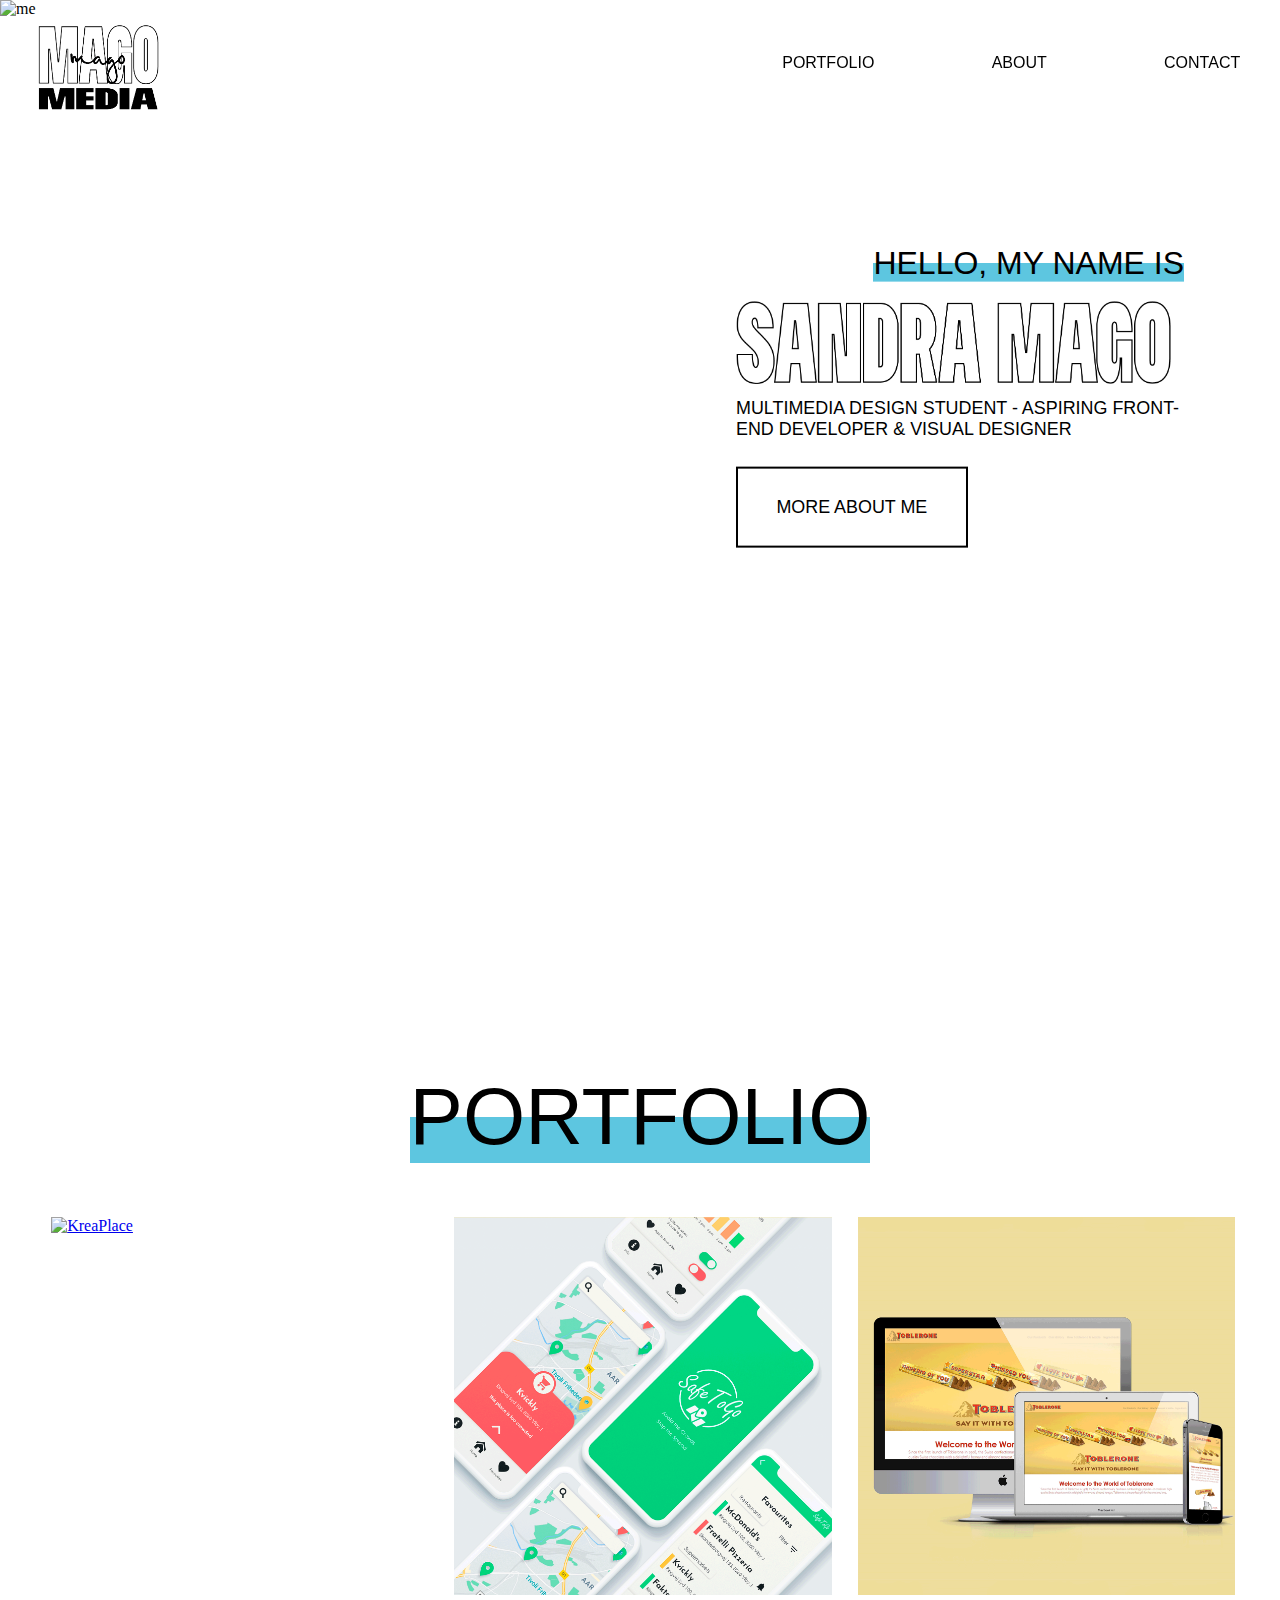
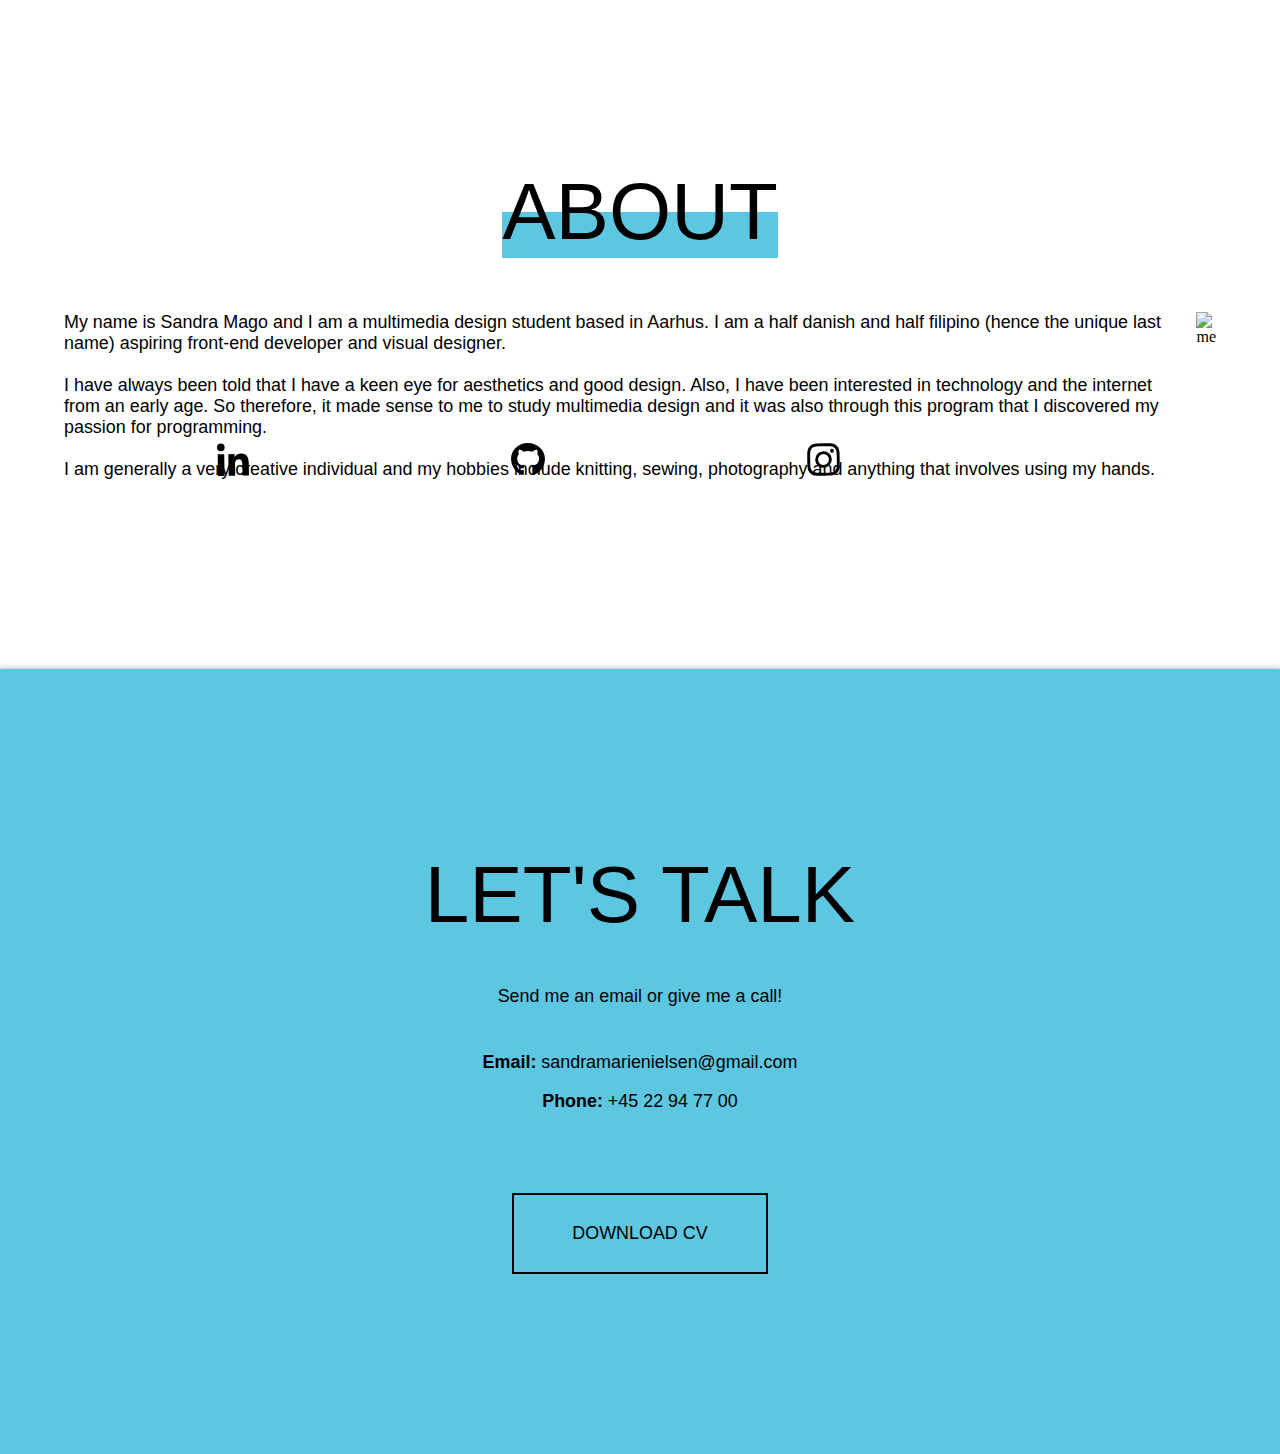
==== index.html @ ae7538de "Fonts" ====
<!DOCTYPE html>
<html lang="en">

<head>
    <meta charset="UTF-8">
    <meta name="viewport" content="width=device-width, initial-scale=1.0">
    <title>Multimedia Design Portfolio | MagoMedia</title>
    <link rel="stylesheet" href="css/main.css">
    <link rel="stylesheet" href="css/home.css">
</head>

<body>
    <!-- Navigation -->
    <header class="navigation_container" id="nav">
        <a href="#"><img src="media/logo.png" alt="logo" class="logo"></a>
        <nav class="navigation">
            <button class="menu" id="menu"><img src="media/menu.svg" alt="menu"></button>
            <ul class="nav-ul" id="nav-ul">
                <li><a href="#portfolio" class="nav_link">PORTFOLIO</a></li>
                <li><a href="#about" class="nav_link">ABOUT</a></li>
                <li><a href="#contact" class="nav_link">CONTACT</a></li>
            </ul>
        </nav>
    </header>
    <main>

        <!-- Banner section -->
        <section="main_container">
            <div class="banner">
                <img src="media/header.jpg" alt="me" class="header_img">
            </div>
            <div class="mobile_menu">
                <img src="media/header-extended.jpg" alt="me" class="mobile_img">
                <div class="intro_container">
                    <div class="underline_text">
                        <h3 class="intro_text">HELLO, MY NAME IS</h3>
                    </div>
                    <img src="media/name.png" alt="name" class="name">
                    <h4 class="intro_text1">MULTIMEDIA DESIGN STUDENT - ASPIRING FRONT-END DEVELOPER & VISUAL DESIGNER
                    </h4>
                    <button onclick="window.location.href='#about'" class="intro_button">MORE ABOUT ME</button>
                </div>
                </section>

                <!-- Portfolio section -->
                <section class="portfolio_container" id="portfolio">
                    <div class="text_underline">
                        <h1 class="page_headline">PORTFOLIO</h1>
                    </div>
                    <div class="portfolio_content">
                        <div class="content">
                            <a href="subpages/kreaplace.html"><img src="media/kreaplace-main.gif" class="content_img"
                                    alt="KreaPlace"></a>
                            <div class="overlay" onclick="window.location.href='subpages/kreaplace.html'">
                                <h3 class="subheadline">KreaPlace</h3>
                                <h4 class="body">Website & SoMe Marketing - 2nd Semester Exam Project</h4>
                            </div>
                        </div>
                        <div class="content">
                            <a href="subpages/safetogo.html"><img src="media/safetogo-main.jpg" class="content_img"
                                    alt="SafeToGo"></a>
                            <div class="overlay" onclick="window.location.href='subpages/safetogo.html'">
                                <h3 class="subheadline">SafeToGo</h3>
                                <h3 class="body">Web Application - 3rd Semester Exam Project</h4>
                            </div>
                        </div>
                        <div class="content">
                            <a href="subpages/toblerone.html"><img src="media/toblerone-main.gif" class="content_img"
                                    alt="Toblerone"></a>
                            <div class="overlay" onclick="window.location.href='subpages/toblerone.html'">
                                <h3 class="subheadline">Toblerone</h3>
                                <h4 class="body">Website Redesign - 1st Semester Exam Project</h4>
                            </div>
                        </div>
                    </div>
                </section>

                <!-- About section -->
                <section class="about_container" id="about">
                    <div class="text_underline">
                        <h1 class="page_headline">ABOUT</h1>
                    </div>
                    <section class="about_article">
                        <div class="text">
                            <p class="about_text">My name is Sandra Mago and I am a multimedia design student based in
                                Aarhus. I am a half danish and half filipino (hence the unique last name) aspiring
                                front-end developer and visual designer.<br><br> I have always been told that I have a
                                keen
                                eye
                                for
                                aesthetics and good design. Also, I have been interested in technology and the internet
                                from
                                an early age. So therefore, it made sense to me to study multimedia design and it was
                                also
                                through this program that I discovered my passion for programming. <br><br>I am
                                generally a
                                very
                                creative individual and my hobbies include
                                knitting, sewing, photography and anything that involves using my hands.</p>
                            <div class="some_container">
                                <a href="https://www.linkedin.com/in/sandramago/"><img src="media/linkedin.svg"
                                        alt="LinkedIn" class="some_icon"></a>
                                <a href="https://github.com/sandranielsen"><img src="media/github.svg" alt="GitHub"
                                        class="some_icon"></a>
                                <a href="https://www.instagram.com/sandra.nielsen/"><img src="media/insta.svg"
                                        alt="Instagram" class="some_icon"></a>
                            </div>
                        </div>
                        <div>
                            <img src="media/about.jpg" alt="me" class="about_img">
                        </div>
                    </section>
                </section>
                <!-- Contact section-->
                <section class="contact_container" id="contact">
                    <h1 class="page_headline">LET'S TALK</h1>
                    <p class="contact_text">Send me an email or give me a call!</p><br>
                    <p class="contact_info">Email: <a class="contact_link"
                            href="mailto: sandramarienielsen@gmail.com">sandramarienielsen@gmail.com</a></p>
                    <p class="contact_info">Phone: <a class="contact_link" href=" tel:+45 22 94 77 00">+45 22 94 77
                            00</a>
                    </p>
                    <button onclick="window.location.href='(add cv)'" class="contact_button">DOWNLOAD CV</button>
                </section>
    </main>
    <script src="js/main.js"></script>
</body>

</html>
---- css/main.css ----
*,
*:after,
*:before {
    margin: 0;
    padding: 0;
    box-sizing: border-box;
    font-family: "sans-serif";
}

@font-face {
    font-family: Soulcraft;
    src: url(Soulcraft.ttf);
}

@font-face {
    font-family: Montserrat;
    src: url(Montserrat-Regular.tff);
    font-weight: 400;
}

@font-face {
    font-family: Montserrat;
    src: url(Montserrat-Bold.tff);
    font-weight: 700;
}

@font-face {
    font-family: Montserrat;
    src: url(Montserrat-ExtraBold.tff);
    font-weight: 800;
}

@font-face {
    font-family: Montserrat;
    src: url(Montserrat-Light.tff);
    font-weight: 300;
}

@font-face {
    font-family: Montserrat;
    src: url(Montserrat-Thin.tff);
    font-weight: 100;
}

body {
    overflow-x: hidden;
}

.navigation_container {
    height: 10%;
    width: 100%;
    position: fixed;
    z-index: 5;
    transition: 0.5s;
}

ul {
    display: none;
}

nav li {
    list-style: none;
}

.logo {
    height: 10vh;
    margin: auto 2vw;
}

.navigation {
    float: right;
    width: 15%;
    margin: 3vh 3vw;
}

.nav-ul.show {
    display: flex;
    flex-direction: column;
    flex-wrap: wrap;
    align-content: center;
    background-color: white;
    padding: 20vh 50vw 10vh;
    margin: -10vh 0 0 -82vw;
}

.nav-ul {
    width: 100%;
}

li {
    margin: 3vh;
}

.nav_link {
    text-decoration: none;
    font-family: 'Montserrat', sans-serif;
    font-weight: 400;
    font-size: 2em;
    color: black;
    position: relative;
    z-index: 1000;
}

.menu {
    background-color: transparent;
    border: 0;
    color: black;
    font-size: 2em;
    cursor: pointer;
    margin: auto 2vw;
}

/* Tablet */
@media only screen and (min-width: 600px) {}

/* Desktop */
@media only screen and (min-width: 768px) {

    html {
        scroll-behavior: smooth;
    }

    /* Navigation */
    .navigation_container {
        height: 16vh;
        width: 100%;
        position: fixed;
        z-index: 5;
        transition: 0.5s;
        display: block;
    }

    .menu {
        display: none;
    }

    .logo {
        height: 16vh;
        margin: 0 2vw;
    }

    .navigation {
        float: right;
        width: 40%;
    }

    .nav-ul {
        margin: auto 2vw;
    }

    nav li {
        list-style: none;
    }

    ul {
        display: flex;
        justify-content: space-between;
        flex-direction: row;
    }

    .nav_link {
        text-decoration: none;
        font-family: 'Montserrat', sans-serif;
        font-weight: 400;
        color: black;
        position: relative;
        z-index: 1000;
        font-size: 1.25vw;
        height: 1.5vw;
    }


    .nav_link::after {
        content: ' ';
        position: absolute;
        top: -0.75vw;
        transform: translateY(50%);
        width: 0;
        left: 0;
        height: 1.5vw;
        background: linear-gradient(to bottom, transparent 50%, #5DC6E0 50%);
        transition: width 0.25s ease-in-out;
        z-index: -1;
        font-size: 1.25vw;
    }

    .nav_link:hover::after {
        width: 100%;
    }

    .active {
        text-decoration: none;
        font-family: 'Montserrat', sans-serif;
        color: black;
        background: linear-gradient(to bottom, transparent 50%, #5DC6E0 50%);
        display: inline-block;
        font-size: 1.25vw;
    }

    .navigation .icon {
        display: none;
    }
}
---- css/home.css ----
*,
*:after,
*:before {
    margin: 0;
    padding: 0;
    box-sizing: border-box;
    font-family: "sans-serif";
}

/* Mobile */

body {
    overflow-x: hidden;
}

/* Header section */

.header_img {
    display: none;
}

.mobile_img {
    width: 100%;
}

.main_container {
    width: auto;
}

.intro_container {
    position: absolute;
    z-index: 2;
    width: 80%;
    top: 24%;
    left: 50%;
    transform: translate(-50%, -50%);
}

.intro_text {
    font-family: 'Montserrat', sans-serif;
    font-size: 1.25em;
    font-weight: 400;
    background: linear-gradient(to bottom, transparent 50%, #5DC6E0 50%);
    margin: 1vh 0;
    display: inline-block;
}

.underline_text {
    float: right;
}

.name {
    width: 100%;
}

.intro_text1 {
    font-family: 'Montserrat', sans-serif;
    font-size: 1em;
    font-weight: 200;
}

.intro_button {
    border: 2px solid black;
    padding: 1vh 3vw;
    text-align: center;
    height: 6vh;
    font-family: 'Montserrat', sans-serif;
    font-size: 1em;
    font-weight: 200;
    background-color: transparent;
    margin: 3vh 0;
    float: right;
}

/* Portfolio section */

.portfolio_container {
    padding: 5vh 5vw 0;
    width: 100%;
}

.page_headline {
    font-size: 3em;
    font-family: 'Soulcraft', sans-serif;
    font-weight: 500;
    margin: 0 0 3vh;
    background: linear-gradient(to bottom, transparent 50%, #5DC6E0 50%);
    display: inline-block;
}

.text_underline {
    display: flex;
    justify-content: center;
}

.content_img {
    width: 100%;
    margin: 1vh 0;
}

.subheadline {
    display: none;
}

.body {
    display: none;
}

/* About section */
.about_container {
    padding: 5vh 5vw 7vh;
    width: 100%;
}

.about_text {
    font-family: 'Montserrat', sans-serif;
    font-size: 1em;
    font-weight: 100;
}

.about_img {
    width: 100%;
    margin: 2vh 0;
}


.some_container {
    display: flex;
    justify-content: space-around;
    width: 35%;
    margin: 4vw;
}

.some_icon {
    width: 75%;
}

/* Contact section */
.contact_container {
    background-color: #5DC6E0;
    padding: 5vh 5vw;
    margin: 5vh 0 0;
    display: flex;
    flex-direction: column;
    text-align: center;
    box-shadow: 0 8px 10px 3px black;
}

.contact_text {
    font-family: 'Montserrat', sans-serif;
    font-size: 1em;
    font-weight: 100;
}

.contact_info {
    font-family: 'Montserrat', sans-serif;
    font-size: 1em;
    font-weight: 600;
    margin: 1vh 0;
}

.contact_link {
    font-family: 'Montserrat', sans-serif;
    font-size: 1em;
    font-weight: 100;
    margin: 1vh 0;
    color: black;
    text-decoration: none;
}

.contact_button {
    border: 2px solid black;
    padding: 1vh 3vw;
    display: inline-block;
    text-align: center;
    height: 6vh;
    font-family: 'Montserrat', sans-serif;
    font-size: 1em;
    font-weight: 200;
    background-color: transparent;
    margin: 5vh 0 0;
    align-self: center;
}

/* Tablet */
@media only screen and (min-width: 600px) {}

/* Desktop */
@media only screen and (min-width: 768px) {

    /* Header section */
    .header_img {
        display: block;
        width: 100%;
        height: 100vh;
        object-fit: cover;
    }

    .banner {
        display: flex;
        justify-content: center;
        margin-bottom: 3vh;
    }

    .mobile_img {
        display: none;
    }

    .intro_container {
        width: 35%;
        top: 45%;
        left: 75%;
        transform: translate(-50%, -50%);
    }

    .intro_text {
        font-weight: 400;
        font-size: 2.5vw;
    }

    .intro_text1 {
        font-family: 'Montserrat', sans-serif;
        font-weight: 200;
        font-size: 1.4vw;
    }

    .name {
        width: 34vw;
        margin: 1vh 0;
    }

    .intro_button {
        height: 9vh;
        float: left;
        font-size: 1.4vw;
        cursor: pointer;
    }

    .intro_button:hover {
        color: white;
        border: 2px solid black;
        background-color: black;
        transition: 0.5s;
    }

    /* Portfolio section */
    .portfolio_container {
        padding: 16vh 0 0;
    }

    .portfolio_content {
        display: flex;
        flex-wrap: wrap;
    }

    .content {
        height: 29.5%;
        width: 29.5%;
        margin: 0 1vw;
        position: relative;
        justify-content: center;
    }

    .content_img {
        width: 100%;
        height: auto;
        margin: 3vh 3vw;
        display: block;
    }

    .page_headline {
        font-size: 6.25vw;
    }

    .overlay {
        position: absolute;
        top: 0;
        bottom: 0;
        left: 0;
        right: 0;
        width: 100%;
        height: auto;
        transition: 0.5s;
        background-color: #5DC6E0;
        opacity: 0;
        margin: 3vh 3vw;
        padding: 0 5vw;
        display: flex;
        flex-direction: column;
        justify-content: center;
        text-align: center;
        cursor: pointer;
    }

    .content:hover .overlay {
        opacity: 0.8;
    }

    .subheadline {
        color: white;
        font-family: 'Montserrat', sans-serif;
        font-weight: 500;
        display: block;
        font-size: 2.5vw;
    }

    .body {
        color: white;
        font-family: 'Montserrat', sans-serif;
        font-weight: 400;
        display: block;
        font-size: 1.4vw;
    }

    /* About section */
    .about_container {
        padding: 16vh 5vw;
        width: 100%;
    }

    .about_article {
        display: flex;
        margin: 3vh 0 0;
    }

    .about_img {
        width: 100%;
        height: 100%;
        object-fit: cover;
        margin: 0 0 0 2vw;
    }

    .about_text {
        font-size: 1.4vw;
    }

    .text {
        position: relative;
    }

    .some_container {
        display: flex;
        justify-content: space-around;
        width: 80%;
        margin: 4vh 2vw auto;
        position: absolute;
        bottom: 0;
    }

    .some_icon {
        width: 80%;
    }

    /* Contact section */
    .contact_container {
        background-color: #5DC6E0;
        padding: 20vh 5vw;
        margin: 5vh 0 0;
        display: flex;
        flex-direction: column;
        text-align: center;
        height: 100%;
        box-shadow: 0 8px 10px 3px black;
    }

    .contact_text {
        margin: 2vh 0;
        font-size: 1.4vw;
    }

    .contact_button {
        padding: 2vh 1vw;
        width: 20vw;
        height: 9vh;
        margin: 8vh 0 0;
        cursor: pointer;
        font-size: 1.4vw;
    }

    .contact_info {
        font-size: 1.4vw;
    }

    .contact_link {
        font-size: 1.4vw;
    }

    .contact_button:hover {
        color: white;
        background: black;
        border: 2px solid black;
        transition: 0.5s;
    }
}
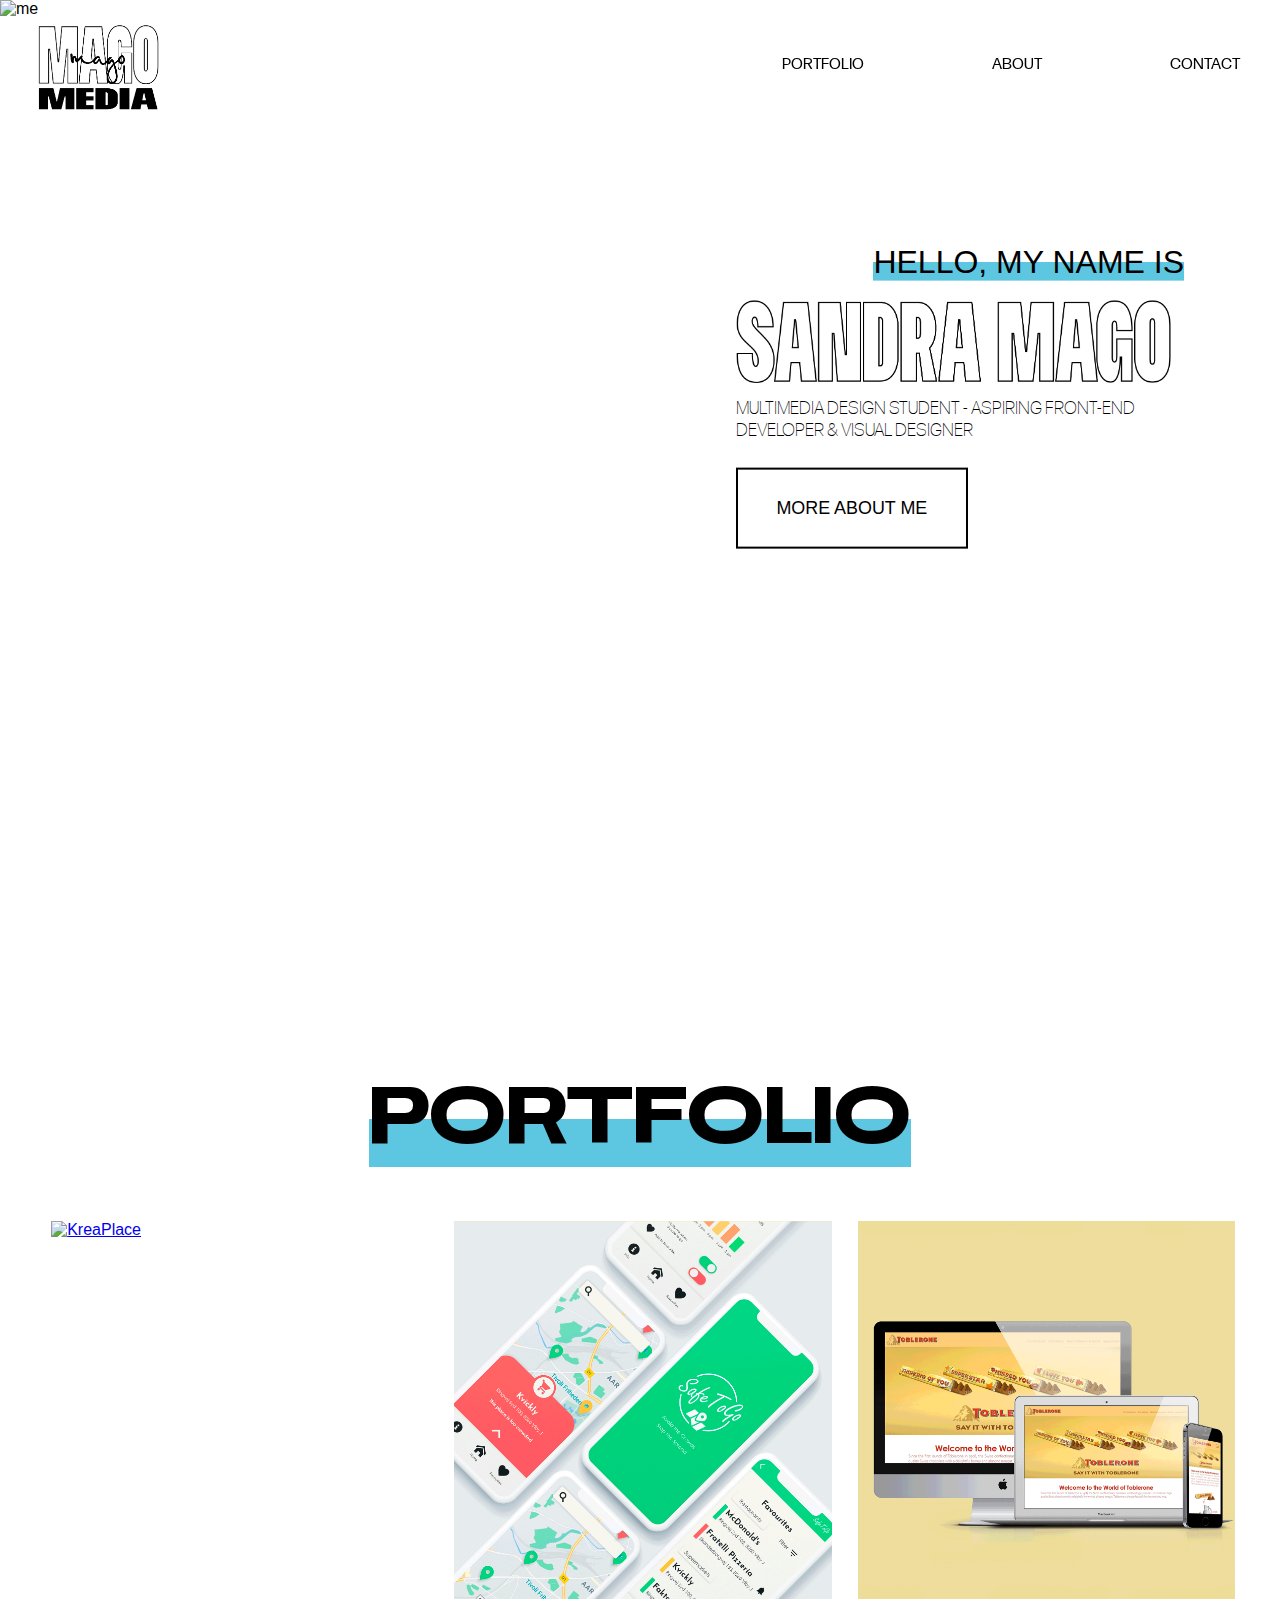
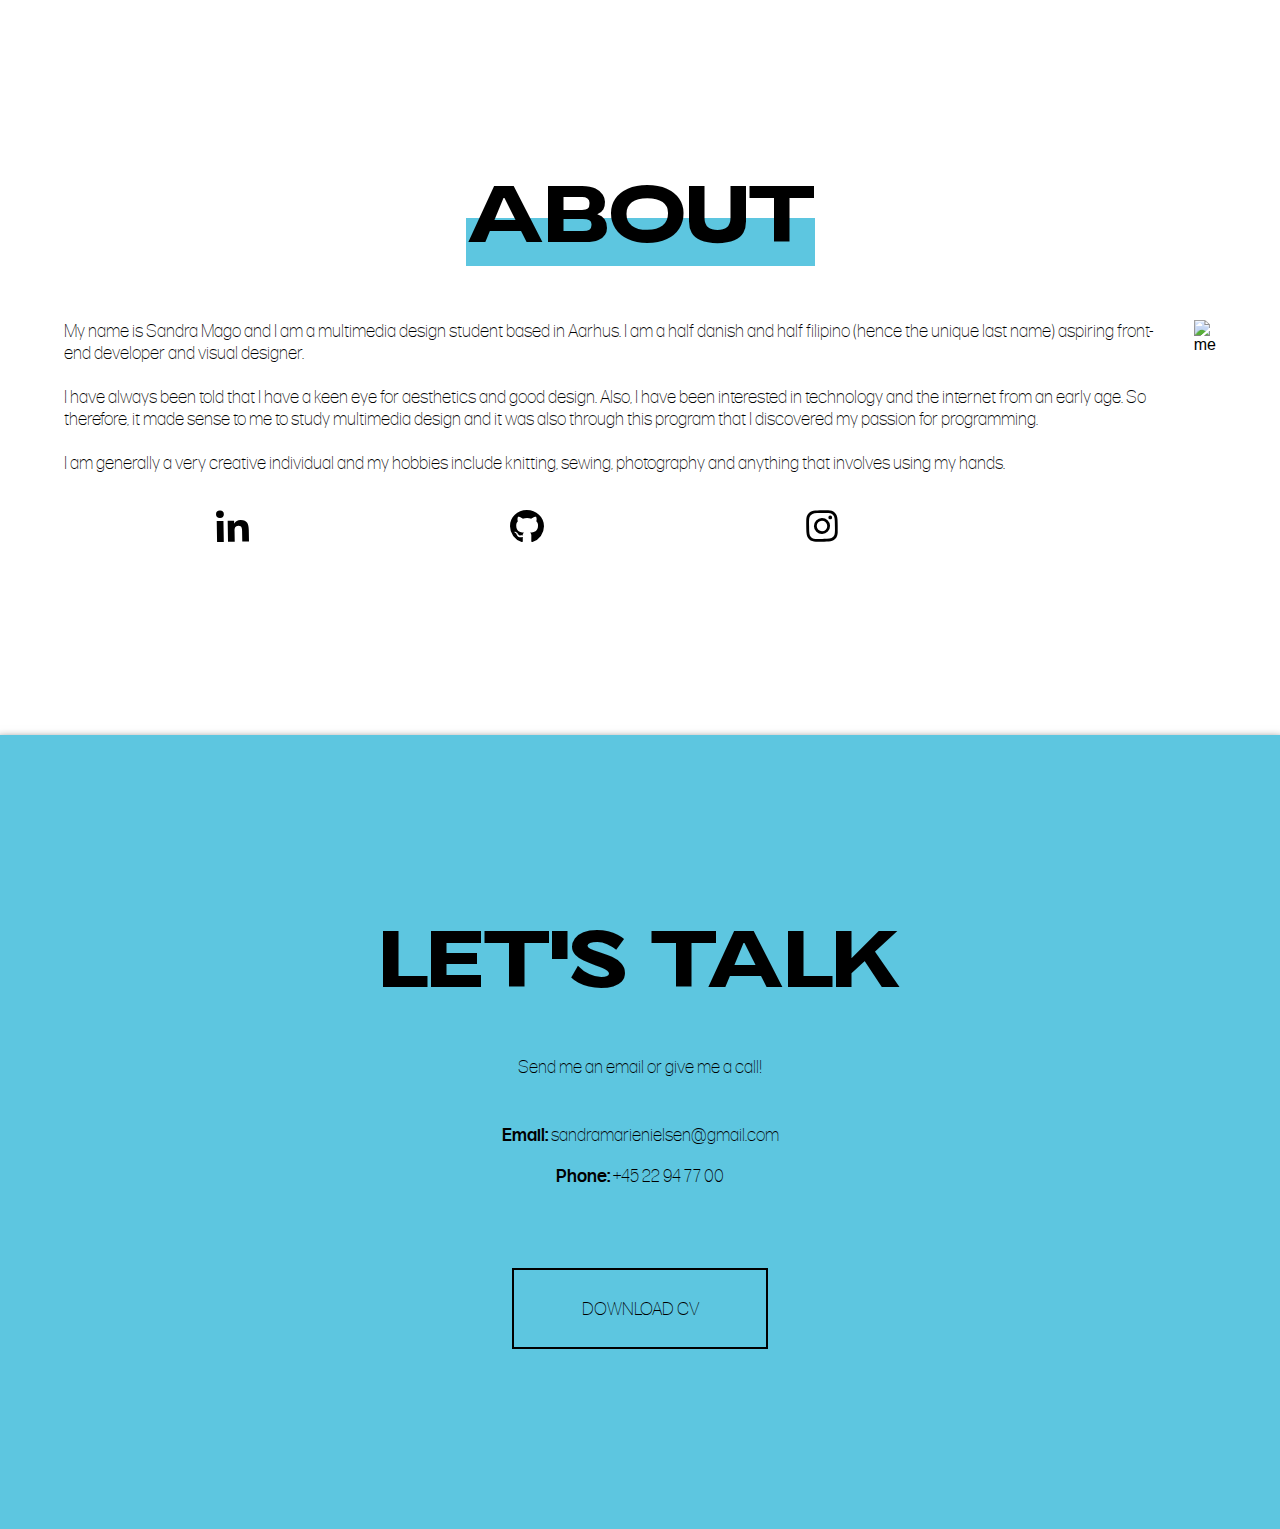
==== commit 0ecebe87: "fix n fonts" ====
--- a/index.html
+++ b/index.html
@@ -5,6 +5,8 @@
     <meta charset="UTF-8">
     <meta name="viewport" content="width=device-width, initial-scale=1.0">
     <title>Multimedia Design Portfolio | MagoMedia</title>
+    <link rel="icon" type="image/png" href="media/logo-small.png">
+    <!--work in process-->
     <link rel="stylesheet" href="css/main.css">
     <link rel="stylesheet" href="css/home.css">
 </head>
@@ -111,6 +113,7 @@
                         </div>
                     </section>
                 </section>
+
                 <!-- Contact section-->
                 <section class="contact_container" id="contact">
                     <h1 class="page_headline">LET'S TALK</h1>
--- a/css/main.css
+++ b/css/main.css
@@ -4,42 +4,54 @@
     margin: 0;
     padding: 0;
     box-sizing: border-box;
-    font-family: "sans-serif";
-}
-
-@font-face {
-    font-family: Soulcraft;
-    src: url(Soulcraft.ttf);
-}
-
-@font-face {
-    font-family: Montserrat;
-    src: url(Montserrat-Regular.tff);
-    font-weight: 400;
-}
-
-@font-face {
-    font-family: Montserrat;
-    src: url(Montserrat-Bold.tff);
+    font-family: "Montserrat", sans-serif;
+}
+
+@font-face {
+    font-family: "Soulcraft";
+    src: url("../fonts/Soulcraft.ttf") format("truetype");
+    font-weight: 500;
+    font-style: normal;
+}
+
+@font-face {
+    font-family: "Forma DJR Text";
+    src: url("../fonts/formadjrtext-bold-edu-webfont.woff") format("woff"),
+        url("../fonts/formadjrtext-bold-edu-webfont.woff2") format("woff2");
     font-weight: 700;
-}
-
-@font-face {
-    font-family: Montserrat;
-    src: url(Montserrat-ExtraBold.tff);
-    font-weight: 800;
-}
-
-@font-face {
-    font-family: Montserrat;
-    src: url(Montserrat-Light.tff);
+    font-style: normal;
+}
+
+@font-face {
+    font-family: "Forma DJR Text";
+    src: url("../fonts/formadjrtext-medium-edu-webfont.woff") format("woff"),
+        url("../fonts/formadjrtext-medium-edu-webfont.woff2") format("woff2");
+    font-weight: 600;
+    font-style: normal;
+}
+
+@font-face {
+    font-family: "Forma DJR Text";
+    src: url("../fonts/formadjrtext-regular-edu-webfont.woff") format("woff"),
+        url("../fonts/formadjrtext-regular-edu-webfont.woff2") format("woff2");
+    font-weight: 500;
+    font-style: normal;
+}
+
+@font-face {
+    font-family: "Forma DJR Text";
+    src: url("../fonts/formadjrtext-light-edu-webfont.woff") format("woff"),
+        url("../fonts/formadjrtext-light-edu-webfont.woff2") format("woff2");
     font-weight: 300;
-}
-
-@font-face {
-    font-family: Montserrat;
-    src: url(Montserrat-Thin.tff);
-    font-weight: 100;
+    font-style: normal;
+}
+
+@font-face {
+    font-family: "Forma DJR Text";
+    src: url("../fonts/formadjrtext-extralight-edu-webfont.woff") format("woff"),
+        url("../fonts/formadjrtext-extralight-edu-webfont.woff2") format("woff2");
+    font-weight: 200;
+    font-style: normal;
 }
 
 body {
@@ -93,10 +105,23 @@
 
 .nav_link {
     text-decoration: none;
-    font-family: 'Montserrat', sans-serif;
-    font-weight: 400;
+    font-family: 'Forma DJR Text',
+        sans-serif;
+    font-weight: 500;
     font-size: 2em;
     color: black;
+    position: relative;
+    z-index: 1000;
+}
+
+.active {
+    text-decoration: none;
+    font-family: 'Forma DJR Text',
+        sans-serif;
+    font-weight: 500;
+    font-size: 2em;
+    color: black;
+    background: linear-gradient(to bottom, transparent 50%, #5DC6E0 50%);
     position: relative;
     z-index: 1000;
 }
@@ -160,7 +185,8 @@
 
     .nav_link {
         text-decoration: none;
-        font-family: 'Montserrat', sans-serif;
+        font-family: 'Forma DJR Text',
+            sans-serif;
         font-weight: 400;
         color: black;
         position: relative;
@@ -190,7 +216,8 @@
 
     .active {
         text-decoration: none;
-        font-family: 'Montserrat', sans-serif;
+        font-family: 'Forma DJR Text',
+            sans-serif;
         color: black;
         background: linear-gradient(to bottom, transparent 50%, #5DC6E0 50%);
         display: inline-block;
--- a/css/home.css
+++ b/css/home.css
@@ -4,7 +4,7 @@
     margin: 0;
     padding: 0;
     box-sizing: border-box;
-    font-family: "sans-serif";
+    font-family: "Montserrat", sans-serif;
 }
 
 /* Mobile */
@@ -66,7 +66,7 @@
     height: 6vh;
     font-family: 'Montserrat', sans-serif;
     font-size: 1em;
-    font-weight: 200;
+    font-weight: 100;
     background-color: transparent;
     margin: 3vh 0;
     float: right;
@@ -113,7 +113,7 @@
 }
 
 .about_text {
-    font-family: 'Montserrat', sans-serif;
+    font-family: 'Forma DJR Text', sans-serif;
     font-size: 1em;
     font-weight: 100;
 }
@@ -147,20 +147,22 @@
 }
 
 .contact_text {
-    font-family: 'Montserrat', sans-serif;
+    font-family: 'Forma DJR Text', sans-serif;
     font-size: 1em;
     font-weight: 100;
 }
 
 .contact_info {
-    font-family: 'Montserrat', sans-serif;
+    font-family: 'Forma DJR Text',
+        sans-serif;
     font-size: 1em;
     font-weight: 600;
     margin: 1vh 0;
 }
 
 .contact_link {
-    font-family: 'Montserrat', sans-serif;
+    font-family: 'Forma DJR Text',
+        sans-serif;
     font-size: 1em;
     font-weight: 100;
     margin: 1vh 0;
@@ -174,7 +176,8 @@
     display: inline-block;
     text-align: center;
     height: 6vh;
-    font-family: 'Montserrat', sans-serif;
+    font-family: 'Forma DJR Text',
+        sans-serif;
     font-size: 1em;
     font-weight: 200;
     background-color: transparent;
@@ -214,12 +217,13 @@
     }
 
     .intro_text {
-        font-weight: 400;
+        font-weight: 500;
         font-size: 2.5vw;
     }
 
     .intro_text1 {
-        font-family: 'Montserrat', sans-serif;
+        font-family: 'Forma DJR Text',
+            sans-serif;
         font-weight: 200;
         font-size: 1.4vw;
     }
@@ -298,7 +302,8 @@
 
     .subheadline {
         color: white;
-        font-family: 'Montserrat', sans-serif;
+        font-family: 'Forma DJR Text',
+            sans-serif;
         font-weight: 500;
         display: block;
         font-size: 2.5vw;
@@ -306,7 +311,8 @@
 
     .body {
         color: white;
-        font-family: 'Montserrat', sans-serif;
+        font-family: 'Forma DJR Text',
+            sans-serif;
         font-weight: 400;
         display: block;
         font-size: 1.4vw;
@@ -332,6 +338,7 @@
 
     .about_text {
         font-size: 1.4vw;
+        margin-bottom: 1vh;
     }
 
     .text {
@@ -343,7 +350,6 @@
         justify-content: space-around;
         width: 80%;
         margin: 4vh 2vw auto;
-        position: absolute;
         bottom: 0;
     }
 
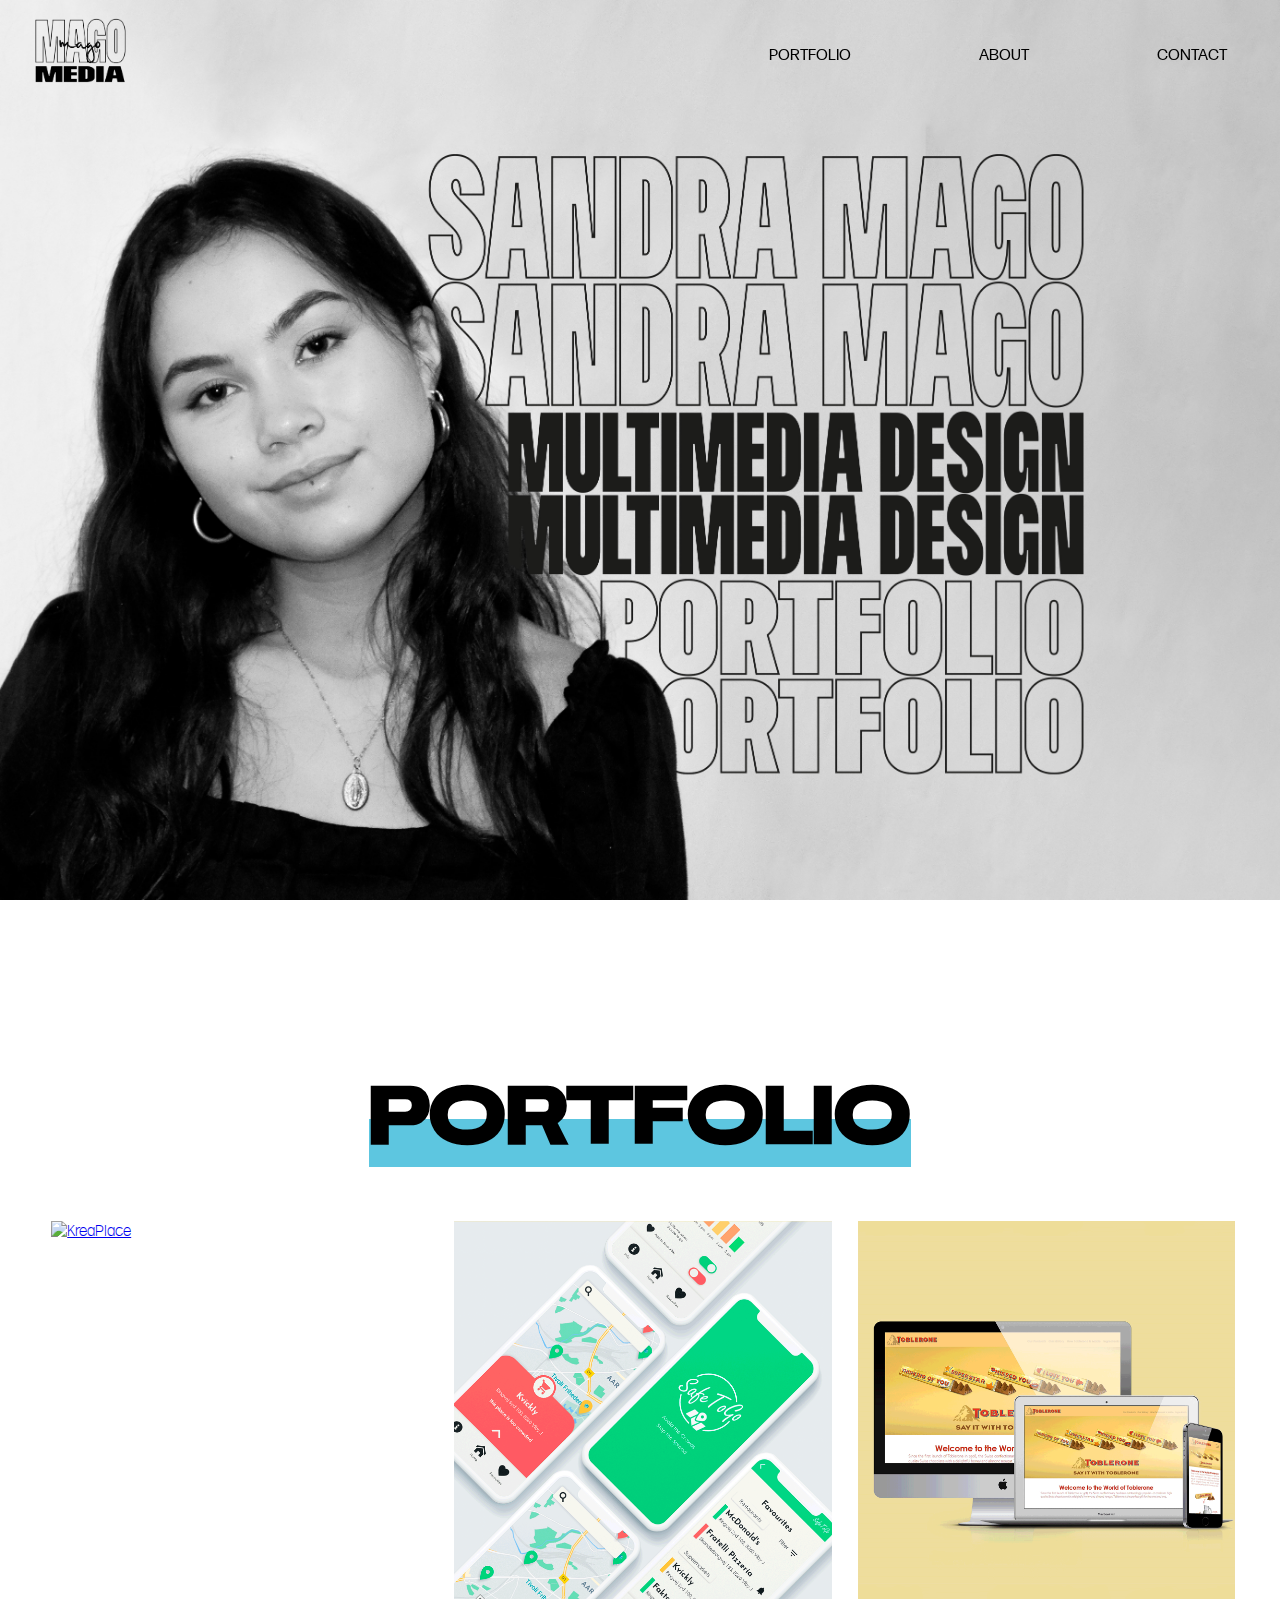
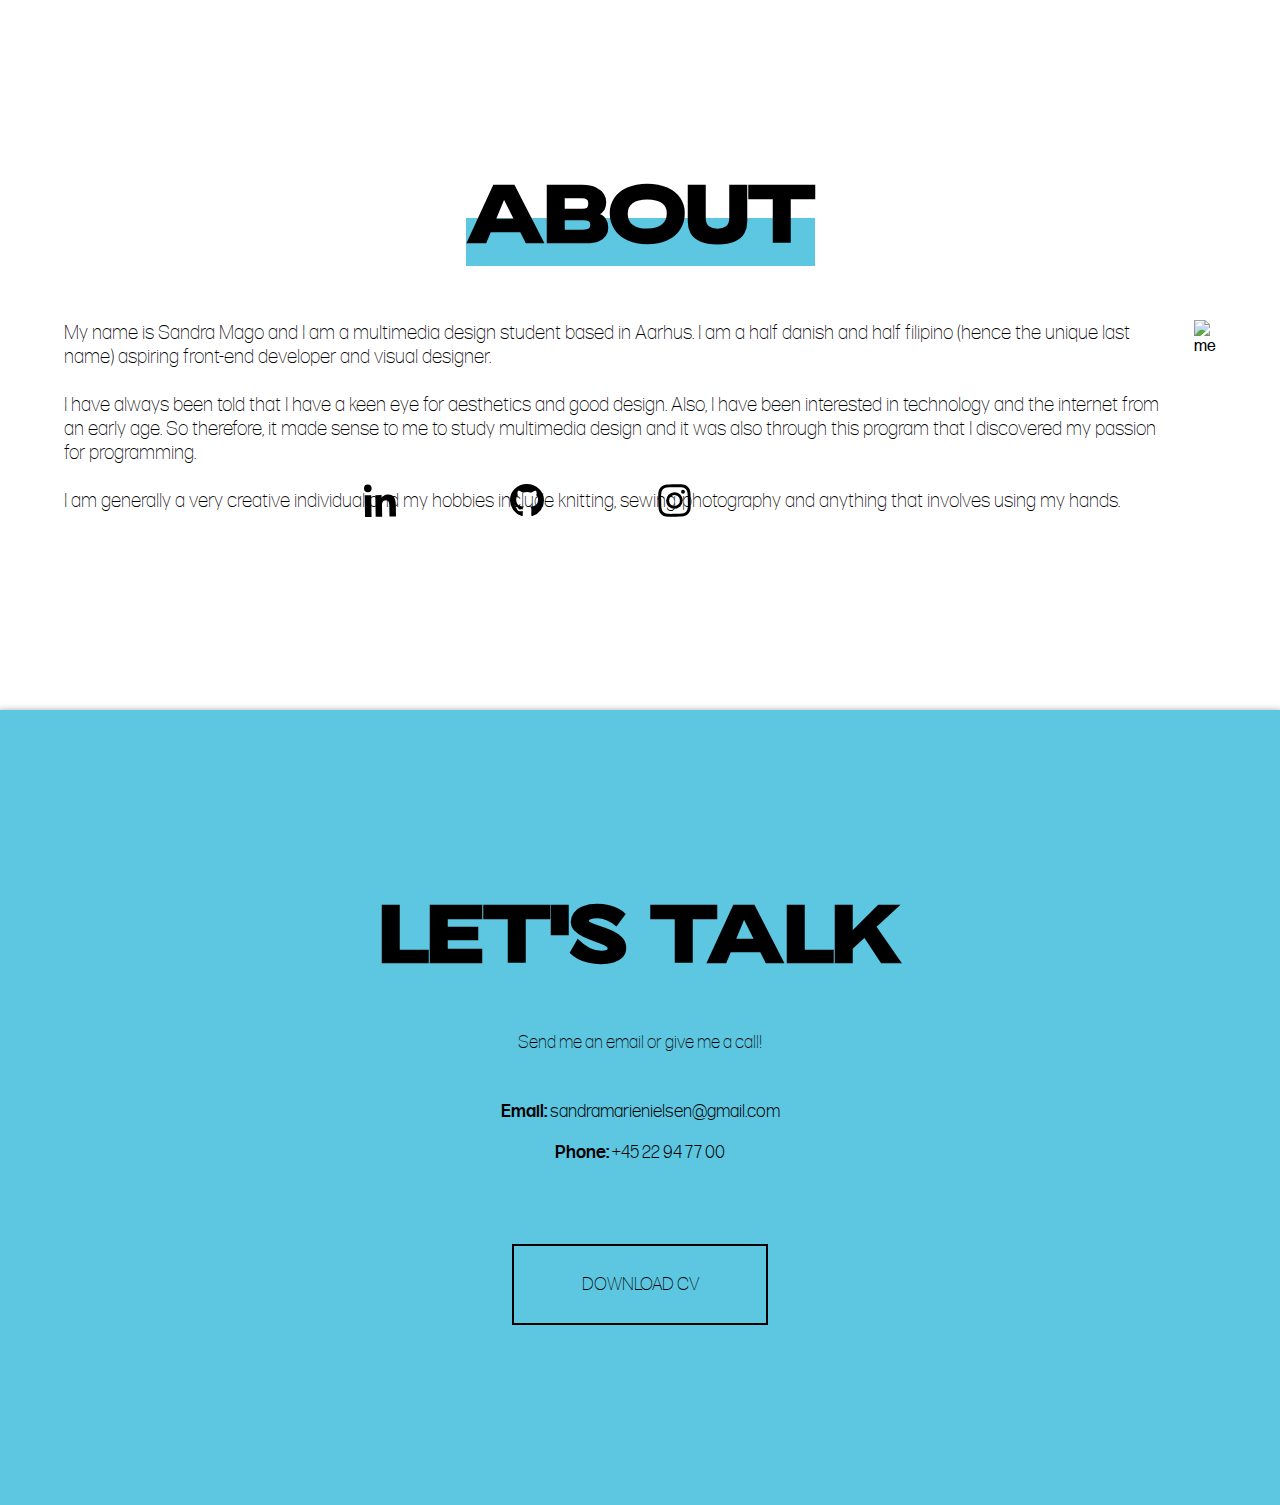
==== commit 207fd95d: "adjustments" ====
--- a/index.html
+++ b/index.html
@@ -16,7 +16,7 @@
     <header class="navigation_container" id="nav">
         <a href="#"><img src="media/logo.png" alt="logo" class="logo"></a>
         <nav class="navigation">
-            <button class="menu" id="menu"><img src="media/menu.svg" alt="menu"></button>
+            <button class="menu" id="menu"><img src="media/menu.png" alt="menu" class="menu_img"></button>
             <ul class="nav-ul" id="nav-ul">
                 <li><a href="#portfolio" class="nav_link">PORTFOLIO</a></li>
                 <li><a href="#about" class="nav_link">ABOUT</a></li>
@@ -29,19 +29,10 @@
         <!-- Banner section -->
         <section="main_container">
             <div class="banner">
-                <img src="media/header.jpg" alt="me" class="header_img">
+                <img src="media/header-desktop.jpg" alt="me" class="header_img">
             </div>
             <div class="mobile_menu">
-                <img src="media/header-extended.jpg" alt="me" class="mobile_img">
-                <div class="intro_container">
-                    <div class="underline_text">
-                        <h3 class="intro_text">HELLO, MY NAME IS</h3>
-                    </div>
-                    <img src="media/name.png" alt="name" class="name">
-                    <h4 class="intro_text1">MULTIMEDIA DESIGN STUDENT - ASPIRING FRONT-END DEVELOPER & VISUAL DESIGNER
-                    </h4>
-                    <button onclick="window.location.href='#about'" class="intro_button">MORE ABOUT ME</button>
-                </div>
+                <img src="media/header-altmobile.jpg" alt="me" class="mobile_img">
                 </section>
 
                 <!-- Portfolio section -->
@@ -100,12 +91,14 @@
                                 creative individual and my hobbies include
                                 knitting, sewing, photography and anything that involves using my hands.</p>
                             <div class="some_container">
+                                <div class="some_wrapper">
                                 <a href="https://www.linkedin.com/in/sandramago/"><img src="media/linkedin.svg"
                                         alt="LinkedIn" class="some_icon"></a>
                                 <a href="https://github.com/sandranielsen"><img src="media/github.svg" alt="GitHub"
                                         class="some_icon"></a>
                                 <a href="https://www.instagram.com/sandra.nielsen/"><img src="media/insta.svg"
                                         alt="Instagram" class="some_icon"></a>
+                            </div>
                             </div>
                         </div>
                         <div>
--- a/css/main.css
+++ b/css/main.css
@@ -7,6 +7,8 @@
     font-family: "Montserrat", sans-serif;
 }
 
+/* Fonts */
+
 @font-face {
     font-family: "Soulcraft";
     src: url("../fonts/Soulcraft.ttf") format("truetype");
@@ -54,8 +56,45 @@
     font-style: normal;
 }
 
+/* Mobile */
+
 body {
     overflow-x: hidden;
+}
+
+h1 {
+    font-size: 3em;
+    font-family: 'Soulcraft', Arial, Helvetica, sans-serif;
+}
+
+h2 {
+    font-size: 2.5em;
+    font-family: 'Forma DJR Text', Arial, Helvetica, sans-serif;
+    font-weight: 600;
+}
+
+h3 {
+    font-size: 1.25em;
+    font-family: 'Forma DJR Text', Arial, Helvetica, sans-serif;
+    font-weight: 500;
+}
+
+h4 {
+    font-size: 1em;
+    font-family: 'Forma DJR Text', Arial, Helvetica, sans-serif;
+    font-weight: 300;
+}
+
+p {
+    font-size: 1em;
+    font-family: 'Forma DJR Text', Arial, Helvetica, sans-serif;
+    font-weight: 300;
+}
+
+a {
+    font-size: 1em;
+    font-family: 'Forma DJR Text', Arial, Helvetica, sans-serif;
+    font-weight: 300;
 }
 
 .navigation_container {
@@ -76,13 +115,13 @@
 
 .logo {
     height: 10vh;
-    margin: auto 2vw;
+    margin: auto 4vw;
 }
 
 .navigation {
     float: right;
     width: 15%;
-    margin: 3vh 3vw;
+    margin: 2vh 2vw 1vh;
 }
 
 .nav-ul.show {
@@ -91,22 +130,23 @@
     flex-wrap: wrap;
     align-content: center;
     background-color: white;
-    padding: 20vh 50vw 10vh;
-    margin: -10vh 0 0 -82vw;
-}
-
-.nav-ul {
+    padding: 20vh 50vw;
+    margin: -10vh 0 0 -83vw;
+}
+
+#nav-ul {
     width: 100%;
+    height: 80vh;
 }
 
 li {
     margin: 3vh;
+
 }
 
 .nav_link {
     text-decoration: none;
-    font-family: 'Forma DJR Text',
-        sans-serif;
+    font-family: 'Forma DJR Text', Arial, Helvetica, sans-serif;
     font-weight: 500;
     font-size: 2em;
     color: black;
@@ -116,8 +156,7 @@
 
 .active {
     text-decoration: none;
-    font-family: 'Forma DJR Text',
-        sans-serif;
+    font-family: 'Forma DJR Text', Arial, Helvetica, sans-serif;
     font-weight: 500;
     font-size: 2em;
     color: black;
@@ -135,6 +174,10 @@
     margin: auto 2vw;
 }
 
+.menu_img {
+    width: 10vw;
+}
+
 /* Tablet */
 @media only screen and (min-width: 600px) {}
 
@@ -145,9 +188,44 @@
         scroll-behavior: smooth;
     }
 
+    h1 {
+        font-size: 4em;
+        font-family: 'Soulcraft', Arial, Helvetica, sans-serif;
+    }
+
+    h2 {
+        font-size: 3em;
+        font-family: 'Soulcraft', Arial, Helvetica, sans-serif;
+        font-weight: 600;
+    }
+
+    h3 {
+        font-size: 2em;
+        font-family: 'Forma DJR Text', Arial, Helvetica, sans-serif;
+        font-weight: 400;
+    }
+
+    h4 {
+        font-size: 1.125em;
+        font-family: 'Forma DJR Text', Arial, Helvetica, sans-serif;
+        font-weight: 300;
+    }
+
+    p {
+        font-size: 1.25em;
+        font-family: 'Forma DJR Text', Arial, Helvetica, sans-serif;
+        font-weight: 200;
+    }
+
+    a {
+        font-size: 1em;
+        font-family: 'Forma DJR Text', Arial, Helvetica, sans-serif;
+        font-weight: 300;
+    }
+
     /* Navigation */
     .navigation_container {
-        height: 16vh;
+        height: 12vh;
         width: 100%;
         position: fixed;
         z-index: 5;
@@ -160,17 +238,13 @@
     }
 
     .logo {
-        height: 16vh;
+        height: 12vh;
         margin: 0 2vw;
     }
 
     .navigation {
         float: right;
         width: 40%;
-    }
-
-    .nav-ul {
-        margin: auto 2vw;
     }
 
     nav li {
@@ -181,20 +255,20 @@
         display: flex;
         justify-content: space-between;
         flex-direction: row;
+        margin: auto;
+        height: 12vh;
     }
 
     .nav_link {
         text-decoration: none;
-        font-family: 'Forma DJR Text',
-            sans-serif;
-        font-weight: 400;
         color: black;
         position: relative;
-        z-index: 1000;
-        font-size: 1.25vw;
-        height: 1.5vw;
-    }
-
+        font-size: 1em;
+    }
+
+    #nav-ul {
+        height: 12vh;
+    }
 
     .nav_link::after {
         content: ' ';
@@ -207,7 +281,7 @@
         background: linear-gradient(to bottom, transparent 50%, #5DC6E0 50%);
         transition: width 0.25s ease-in-out;
         z-index: -1;
-        font-size: 1.25vw;
+        font-size: 1em;
     }
 
     .nav_link:hover::after {
@@ -221,7 +295,7 @@
         color: black;
         background: linear-gradient(to bottom, transparent 50%, #5DC6E0 50%);
         display: inline-block;
-        font-size: 1.25vw;
+        font-size: 1em;
     }
 
     .navigation .icon {
--- a/css/home.css
+++ b/css/home.css
@@ -4,7 +4,7 @@
     margin: 0;
     padding: 0;
     box-sizing: border-box;
-    font-family: "Montserrat", sans-serif;
+    font-family: "Forma DJR Text", sans-serif;
 }
 
 /* Mobile */
@@ -19,8 +19,16 @@
     display: none;
 }
 
+.banner {
+    display: flex;
+    justify-content: center;
+
+}
+
 .mobile_img {
     width: 100%;
+    height: 100vh;
+    object-fit: cover;
 }
 
 .main_container {
@@ -30,46 +38,10 @@
 .intro_container {
     position: absolute;
     z-index: 2;
-    width: 80%;
-    top: 24%;
-    left: 50%;
+    width: 60%;
+    top: 17%;
+    left: 65%;
     transform: translate(-50%, -50%);
-}
-
-.intro_text {
-    font-family: 'Montserrat', sans-serif;
-    font-size: 1.25em;
-    font-weight: 400;
-    background: linear-gradient(to bottom, transparent 50%, #5DC6E0 50%);
-    margin: 1vh 0;
-    display: inline-block;
-}
-
-.underline_text {
-    float: right;
-}
-
-.name {
-    width: 100%;
-}
-
-.intro_text1 {
-    font-family: 'Montserrat', sans-serif;
-    font-size: 1em;
-    font-weight: 200;
-}
-
-.intro_button {
-    border: 2px solid black;
-    padding: 1vh 3vw;
-    text-align: center;
-    height: 6vh;
-    font-family: 'Montserrat', sans-serif;
-    font-size: 1em;
-    font-weight: 100;
-    background-color: transparent;
-    margin: 3vh 0;
-    float: right;
 }
 
 /* Portfolio section */
@@ -80,9 +52,6 @@
 }
 
 .page_headline {
-    font-size: 3em;
-    font-family: 'Soulcraft', sans-serif;
-    font-weight: 500;
     margin: 0 0 3vh;
     background: linear-gradient(to bottom, transparent 50%, #5DC6E0 50%);
     display: inline-block;
@@ -112,23 +81,23 @@
     width: 100%;
 }
 
-.about_text {
-    font-family: 'Forma DJR Text', sans-serif;
-    font-size: 1em;
-    font-weight: 100;
-}
-
 .about_img {
     width: 100%;
     margin: 2vh 0;
 }
 
-
 .some_container {
     display: flex;
+    justify-content: center;
+    bottom: 0;
+    position: absolute;
+}
+
+.some_wrapper {
+    display: flex;
     justify-content: space-around;
-    width: 35%;
-    margin: 4vw;
+    width: 50%;
+    margin: 4vh 4vw 0;
 }
 
 .some_icon {
@@ -146,25 +115,13 @@
     box-shadow: 0 8px 10px 3px black;
 }
 
-.contact_text {
-    font-family: 'Forma DJR Text', sans-serif;
-    font-size: 1em;
-    font-weight: 100;
-}
 
 .contact_info {
-    font-family: 'Forma DJR Text',
-        sans-serif;
-    font-size: 1em;
+    margin: 1vh 0;
     font-weight: 600;
-    margin: 1vh 0;
 }
 
 .contact_link {
-    font-family: 'Forma DJR Text',
-        sans-serif;
-    font-size: 1em;
-    font-weight: 100;
     margin: 1vh 0;
     color: black;
     text-decoration: none;
@@ -176,9 +133,6 @@
     display: inline-block;
     text-align: center;
     height: 6vh;
-    font-family: 'Forma DJR Text',
-        sans-serif;
-    font-size: 1em;
     font-weight: 200;
     background-color: transparent;
     margin: 5vh 0 0;
@@ -214,37 +168,6 @@
         top: 45%;
         left: 75%;
         transform: translate(-50%, -50%);
-    }
-
-    .intro_text {
-        font-weight: 500;
-        font-size: 2.5vw;
-    }
-
-    .intro_text1 {
-        font-family: 'Forma DJR Text',
-            sans-serif;
-        font-weight: 200;
-        font-size: 1.4vw;
-    }
-
-    .name {
-        width: 34vw;
-        margin: 1vh 0;
-    }
-
-    .intro_button {
-        height: 9vh;
-        float: left;
-        font-size: 1.4vw;
-        cursor: pointer;
-    }
-
-    .intro_button:hover {
-        color: white;
-        border: 2px solid black;
-        background-color: black;
-        transition: 0.5s;
     }
 
     /* Portfolio section */
@@ -302,18 +225,12 @@
 
     .subheadline {
         color: white;
-        font-family: 'Forma DJR Text',
-            sans-serif;
-        font-weight: 500;
         display: block;
         font-size: 2.5vw;
     }
 
     .body {
         color: white;
-        font-family: 'Forma DJR Text',
-            sans-serif;
-        font-weight: 400;
         display: block;
         font-size: 1.4vw;
     }
@@ -337,7 +254,6 @@
     }
 
     .about_text {
-        font-size: 1.4vw;
         margin-bottom: 1vh;
     }
 
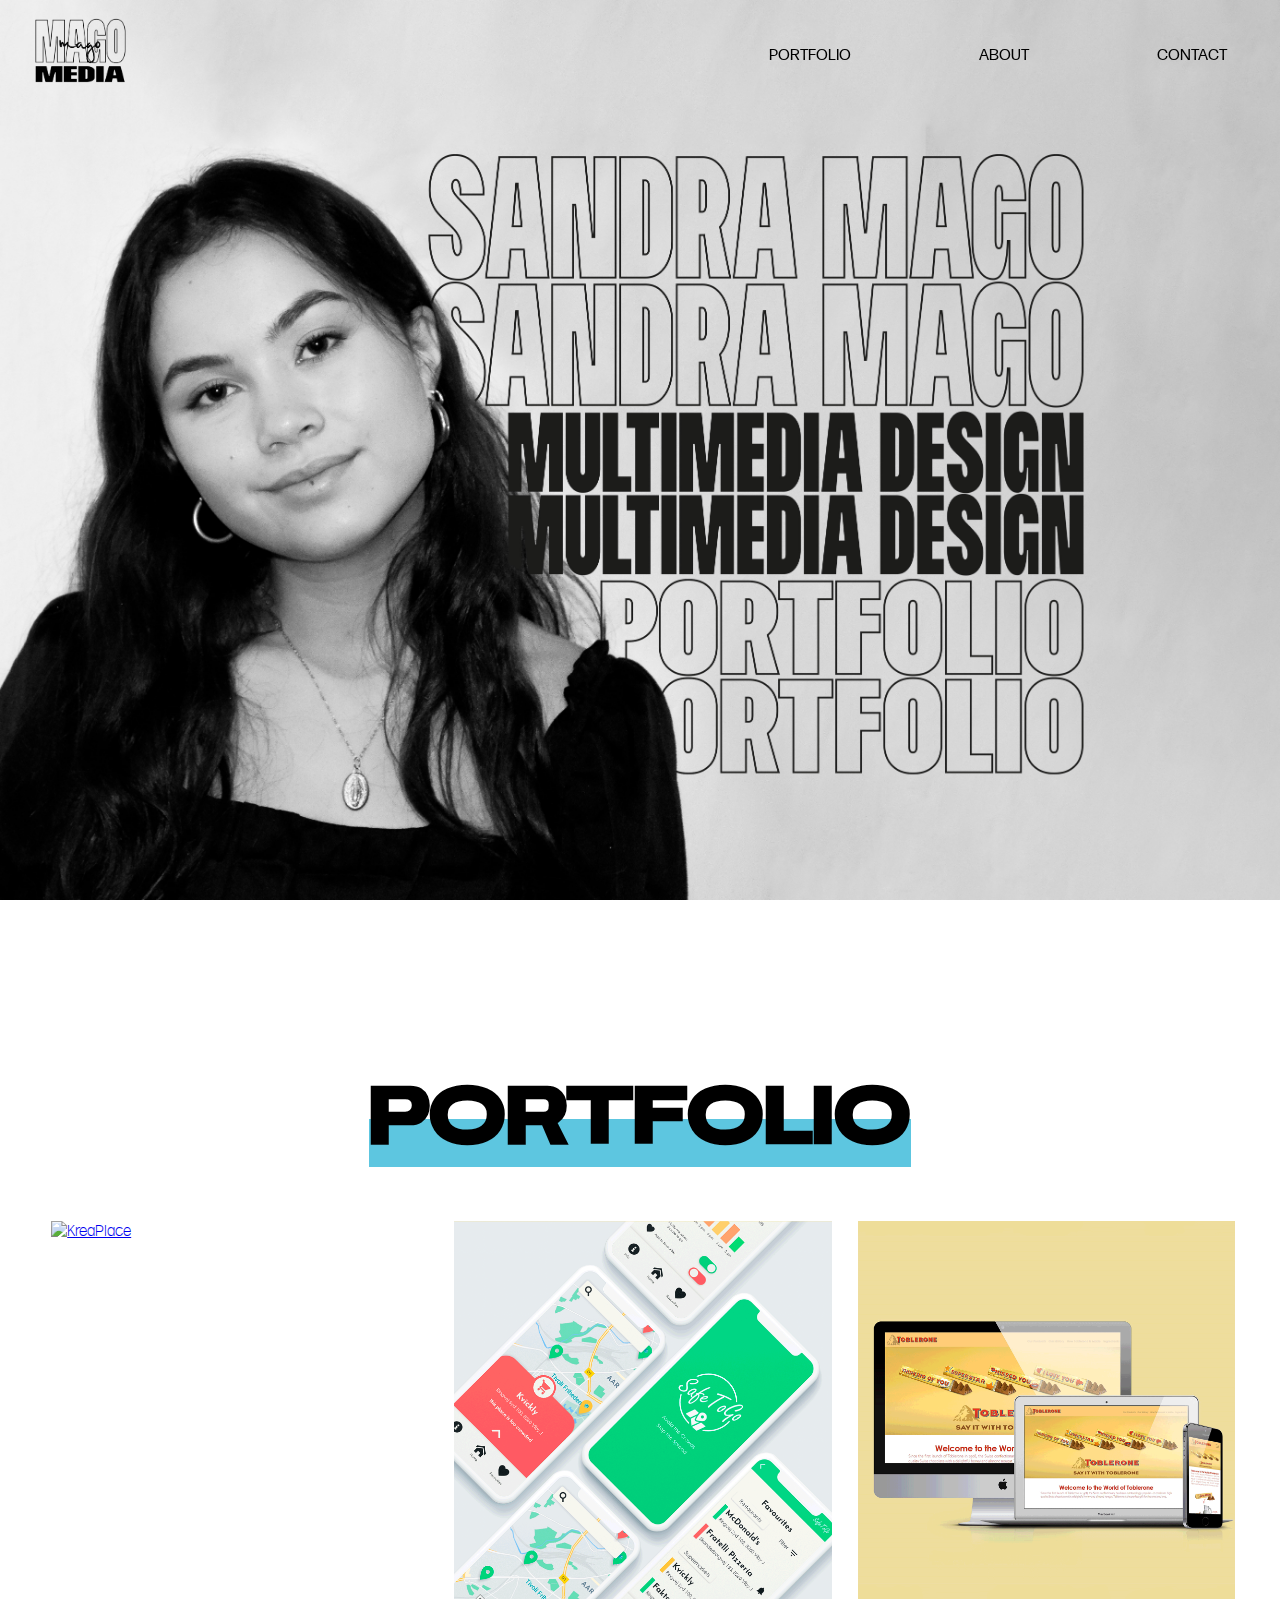
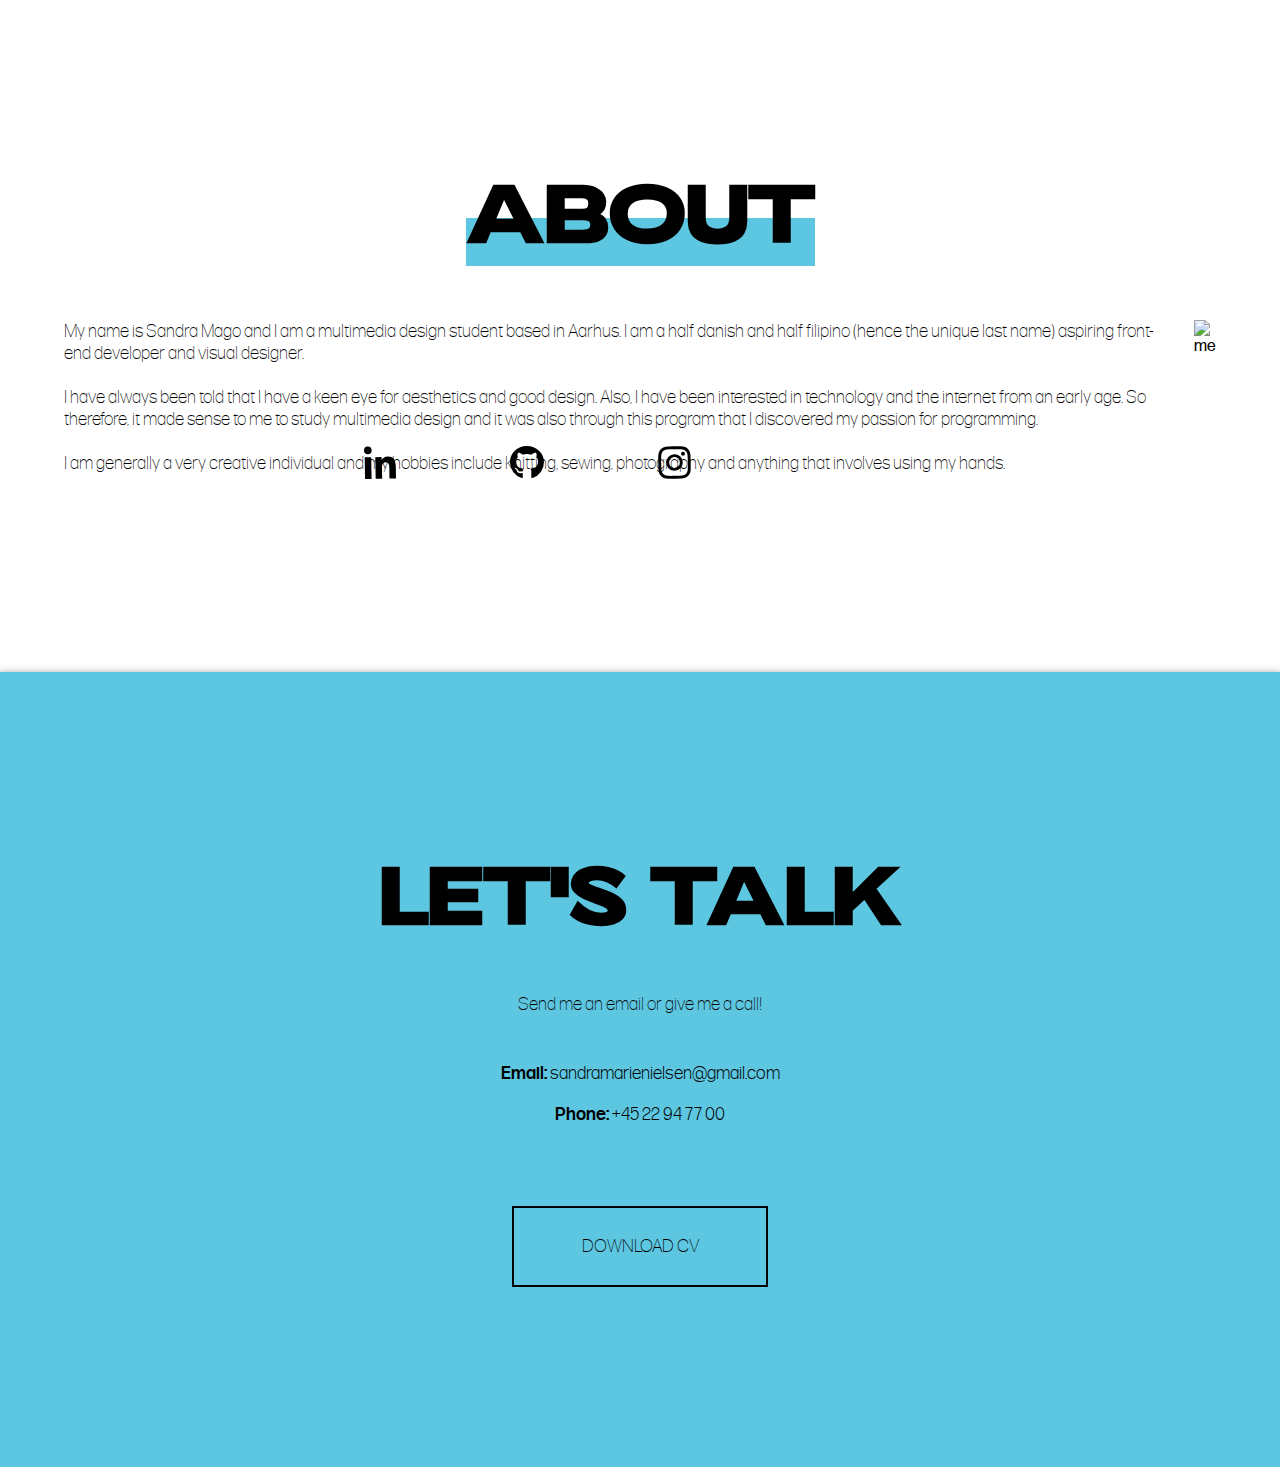
==== commit f2611243: "adjustments and fixes" ====
--- a/index.html
+++ b/index.html
@@ -54,7 +54,7 @@
                                     alt="SafeToGo"></a>
                             <div class="overlay" onclick="window.location.href='subpages/safetogo.html'">
                                 <h3 class="subheadline">SafeToGo</h3>
-                                <h3 class="body">Web Application - 3rd Semester Exam Project</h4>
+                                <h4 class="body">Web Application - 3rd Semester Exam Project</h4>
                             </div>
                         </div>
                         <div class="content">
--- a/css/main.css
+++ b/css/main.css
@@ -212,7 +212,7 @@
     }
 
     p {
-        font-size: 1.25em;
+        font-size: 1.125em;
         font-family: 'Forma DJR Text', Arial, Helvetica, sans-serif;
         font-weight: 200;
     }
--- a/css/home.css
+++ b/css/home.css
@@ -89,8 +89,6 @@
 .some_container {
     display: flex;
     justify-content: center;
-    bottom: 0;
-    position: absolute;
 }
 
 .some_wrapper {
@@ -267,6 +265,7 @@
         width: 80%;
         margin: 4vh 2vw auto;
         bottom: 0;
+        position: absolute;
     }
 
     .some_icon {
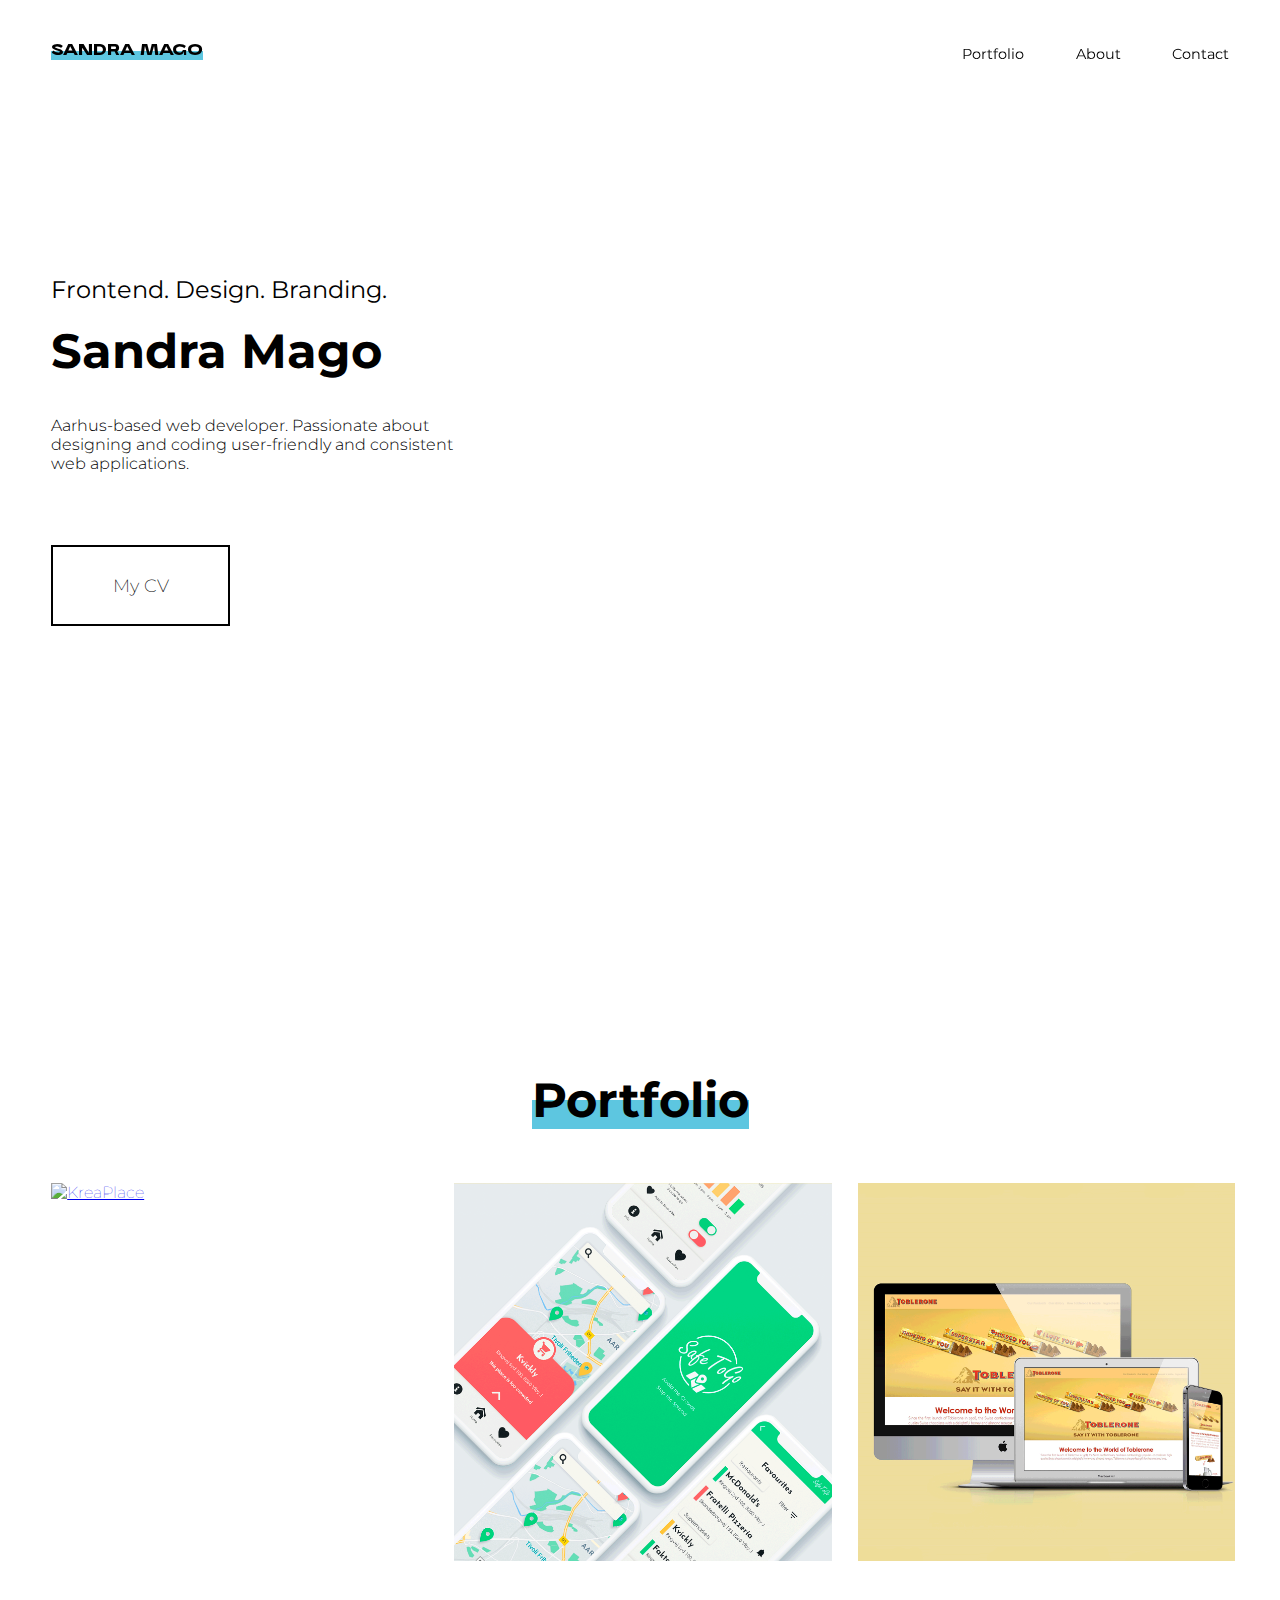
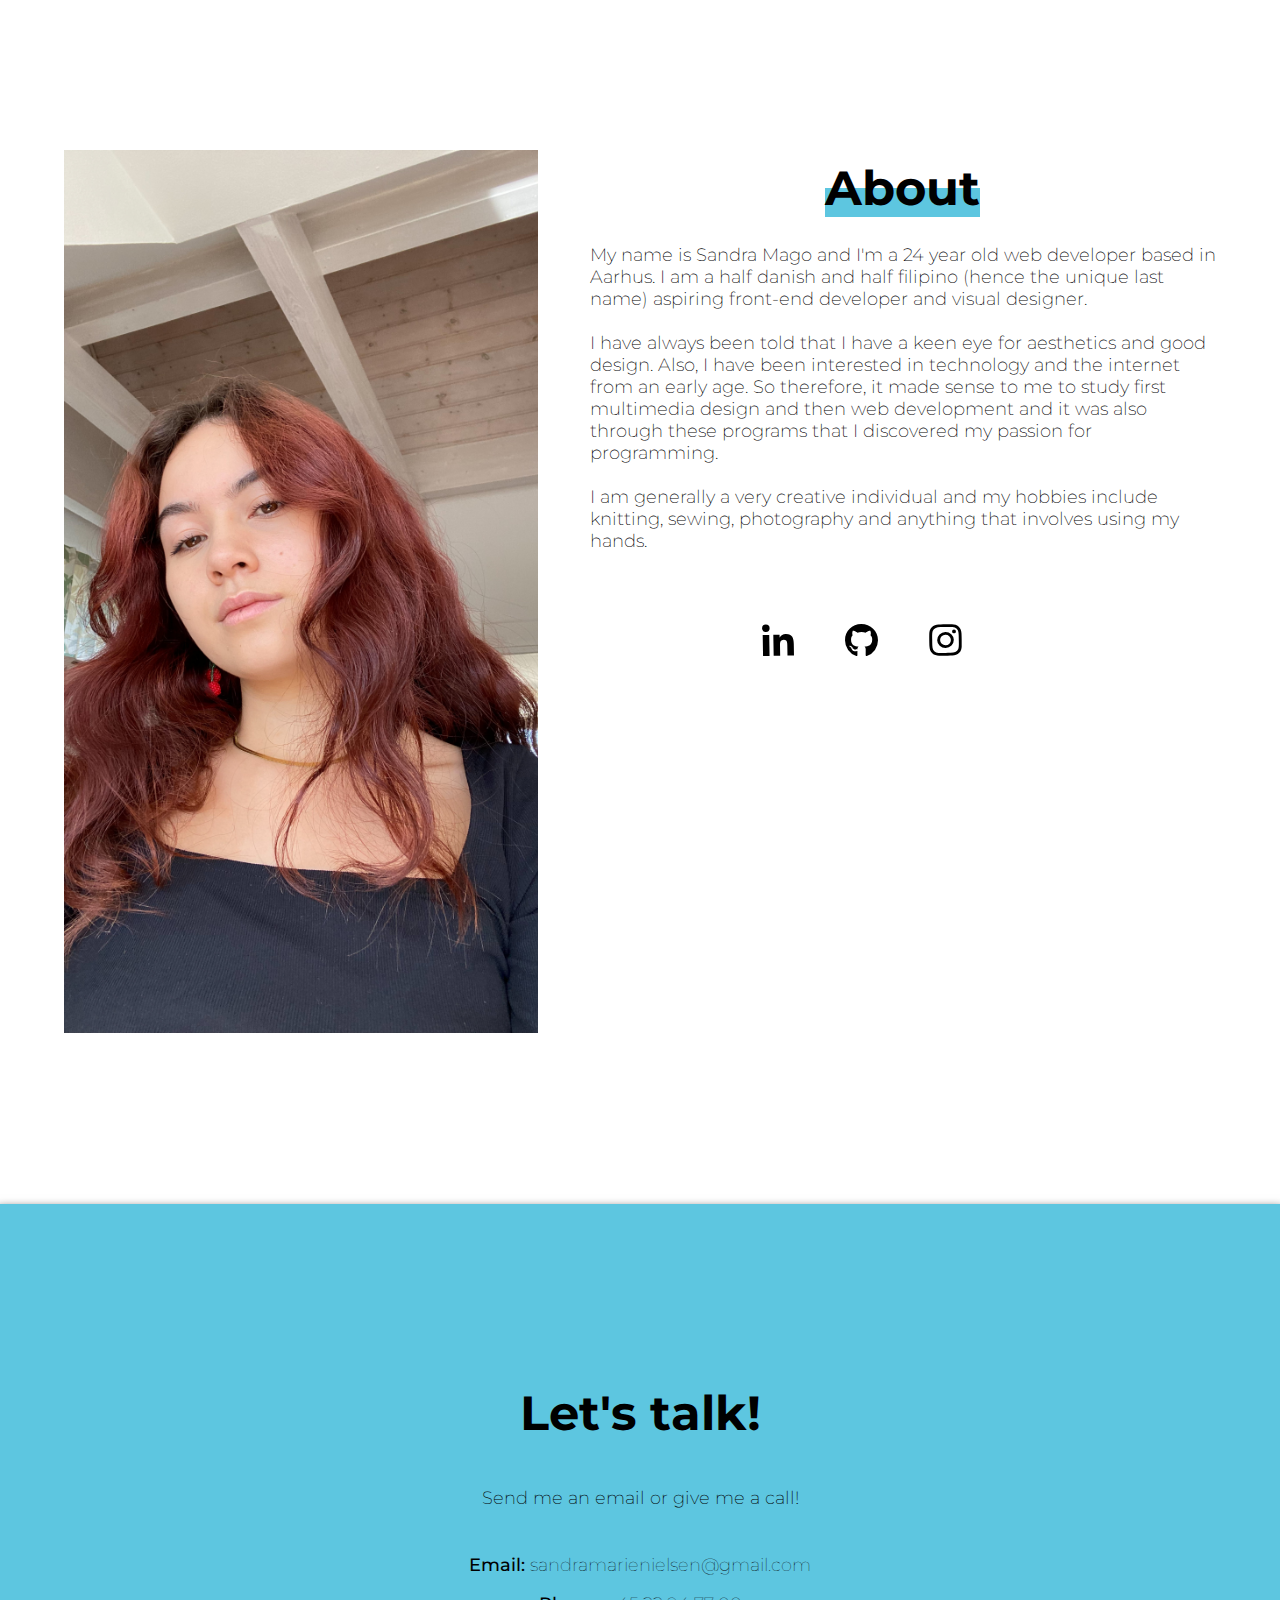
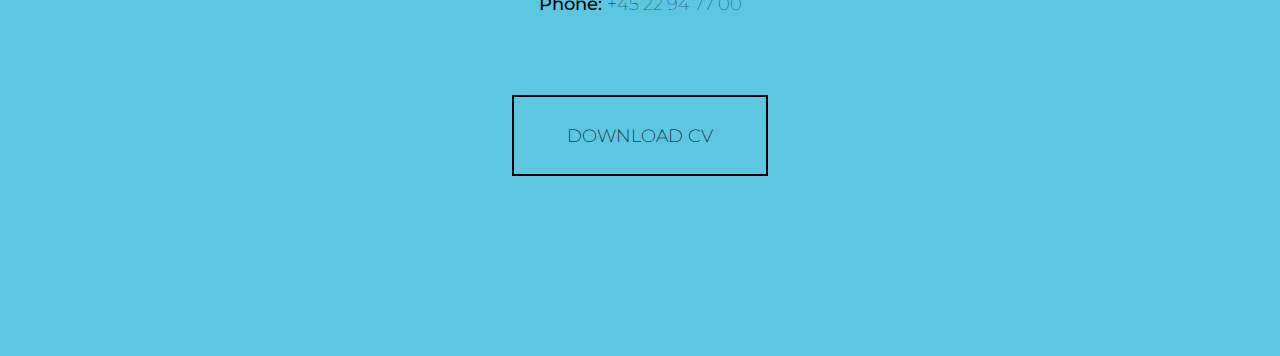
==== commit b8f23db9: "updated home page" ====
--- a/index.html
+++ b/index.html
@@ -4,9 +4,8 @@
 <head>
     <meta charset="UTF-8">
     <meta name="viewport" content="width=device-width, initial-scale=1.0">
-    <title>Multimedia Design Portfolio | MagoMedia</title>
-    <link rel="icon" type="image/png" href="media/logo-small.png">
-    <!--work in process-->
+    <title>Sandra Mago Portfolio | Web Developer & Multimedia Designer </title>
+    <link rel="icon" type="image/png" href="">
     <link rel="stylesheet" href="css/main.css">
     <link rel="stylesheet" href="css/home.css">
 </head>
@@ -14,13 +13,13 @@
 <body>
     <!-- Navigation -->
     <header class="navigation_container" id="nav">
-        <a href="#"><img src="media/logo.png" alt="logo" class="logo"></a>
+        <a href="#" class="logo">Sandra Mago</a>
         <nav class="navigation">
             <button class="menu" id="menu"><img src="media/menu.png" alt="menu" class="menu_img"></button>
             <ul class="nav-ul" id="nav-ul">
-                <li><a href="#portfolio" class="nav_link">PORTFOLIO</a></li>
-                <li><a href="#about" class="nav_link">ABOUT</a></li>
-                <li><a href="#contact" class="nav_link">CONTACT</a></li>
+                <li><a href="#portfolio" class="nav_link">Portfolio</a></li>
+                <li><a href="#about" class="nav_link">About</a></li>
+                <li><a href="#contact" class="nav_link">Contact</a></li>
             </ul>
         </nav>
     </header>
@@ -29,16 +28,21 @@
         <!-- Banner section -->
         <section="main_container">
             <div class="banner">
-                <img src="media/header-desktop.jpg" alt="me" class="header_img">
+            <div class="banner_text">
+                <h4 class="section_subtitle">Frontend. Design. Branding.</h4>
+                <h3 class="banner_headline">Sandra Mago</h3>
+                <h5 class="banner_description">Aarhus-based web developer. Passionate about designing and coding user-friendly and consistent web applications. </h5>
+                <button onclick="window.location.href='media/CV.pdf'" class="banner_button">My CV</button>
             </div>
-            <div class="mobile_menu">
-                <img src="media/header-altmobile.jpg" alt="me" class="mobile_img">
+            <div class="banner_img">
+            </div>
+            </div>
                 </section>
 
                 <!-- Portfolio section -->
                 <section class="portfolio_container" id="portfolio">
                     <div class="text_underline">
-                        <h1 class="page_headline">PORTFOLIO</h1>
+                        <h3 class="page_headline">Portfolio</h3>
                     </div>
                     <div class="portfolio_content">
                         <div class="content">
@@ -70,12 +74,15 @@
 
                 <!-- About section -->
                 <section class="about_container" id="about">
+                    <div>
+                        <img src="media/about.jpeg" alt="me" class="about_img">
+                    </div>
+                    <div class="about_article">
                     <div class="text_underline">
-                        <h1 class="page_headline">ABOUT</h1>
+                        <h3 class="page_headline">About</h3>
                     </div>
-                    <section class="about_article">
                         <div class="text">
-                            <p class="about_text">My name is Sandra Mago and I am a multimedia design student based in
+                            <p class="about_text">My name is Sandra Mago and I'm a 24 year old web developer based in
                                 Aarhus. I am a half danish and half filipino (hence the unique last name) aspiring
                                 front-end developer and visual designer.<br><br> I have always been told that I have a
                                 keen
@@ -83,9 +90,9 @@
                                 for
                                 aesthetics and good design. Also, I have been interested in technology and the internet
                                 from
-                                an early age. So therefore, it made sense to me to study multimedia design and it was
+                                an early age. So therefore, it made sense to me to study first multimedia design and then web development and it was
                                 also
-                                through this program that I discovered my passion for programming. <br><br>I am
+                                through these programs that I discovered my passion for programming. <br><br>I am
                                 generally a
                                 very
                                 creative individual and my hobbies include
@@ -101,22 +108,20 @@
                             </div>
                             </div>
                         </div>
-                        <div>
-                            <img src="media/about.jpg" alt="me" class="about_img">
                         </div>
-                    </section>
+
                 </section>
 
                 <!-- Contact section-->
                 <section class="contact_container" id="contact">
-                    <h1 class="page_headline">LET'S TALK</h1>
+                    <h3 class="page_headline">Let's talk!</h3>
                     <p class="contact_text">Send me an email or give me a call!</p><br>
                     <p class="contact_info">Email: <a class="contact_link"
                             href="mailto: sandramarienielsen@gmail.com">sandramarienielsen@gmail.com</a></p>
                     <p class="contact_info">Phone: <a class="contact_link" href=" tel:+45 22 94 77 00">+45 22 94 77
                             00</a>
                     </p>
-                    <button onclick="window.location.href='(add cv)'" class="contact_button">DOWNLOAD CV</button>
+                    <button onclick="window.location.href='media/CV.pdf'" class="contact_button">DOWNLOAD CV</button>
                 </section>
     </main>
     <script src="js/main.js"></script>
--- a/css/main.css
+++ b/css/main.css
@@ -4,7 +4,7 @@
     margin: 0;
     padding: 0;
     box-sizing: border-box;
-    font-family: "Montserrat", sans-serif;
+    font-family: "Forma DJR Text", Arial, Helvetica, sans-serif;
 }
 
 /* Fonts */
@@ -17,41 +17,64 @@
 }
 
 @font-face {
-    font-family: "Forma DJR Text";
-    src: url("../fonts/formadjrtext-bold-edu-webfont.woff") format("woff"),
-        url("../fonts/formadjrtext-bold-edu-webfont.woff2") format("woff2");
+    font-family: "Montserrat";
+    src: url("../fonts/Montserrat-Regular.ttf") format("truetype");
+    font-weight: 500;
+    font-style: normal;
+}
+
+@font-face {
+    font-family: "Montserrat";
+    src: url("../fonts/Montserrat-Medium.ttf") format("truetype");
+    font-weight: 600;
+    font-style: normal;
+}
+
+@font-face {
+    font-family: "Montserrat";
+    src: url("../fonts/Montserrat-SemiBold.ttf") format("truetype");
     font-weight: 700;
     font-style: normal;
 }
 
 @font-face {
-    font-family: "Forma DJR Text";
-    src: url("../fonts/formadjrtext-medium-edu-webfont.woff") format("woff"),
-        url("../fonts/formadjrtext-medium-edu-webfont.woff2") format("woff2");
-    font-weight: 600;
-    font-style: normal;
-}
-
-@font-face {
-    font-family: "Forma DJR Text";
-    src: url("../fonts/formadjrtext-regular-edu-webfont.woff") format("woff"),
-        url("../fonts/formadjrtext-regular-edu-webfont.woff2") format("woff2");
-    font-weight: 500;
-    font-style: normal;
-}
-
-@font-face {
-    font-family: "Forma DJR Text";
-    src: url("../fonts/formadjrtext-light-edu-webfont.woff") format("woff"),
-        url("../fonts/formadjrtext-light-edu-webfont.woff2") format("woff2");
+    font-family: "Montserrat";
+    src: url("../fonts/Montserrat-Bold.ttf") format("truetype");
+    font-weight: 800;
+    font-style: normal;
+}
+
+@font-face {
+    font-family: "Montserrat";
+    src: url("../fonts/Montserrat-ExtraBold.ttf") format("truetype");
+    font-weight: 900;
+    font-style: normal;
+}
+
+@font-face {
+    font-family: "Montserrat";
+    src: url("../fonts/Montserrat-Black.ttf") format("truetype");
+    font-weight: 1000;
+    font-style: normal;
+}
+
+@font-face {
+    font-family: "Montserrat";
+    src: url("../fonts/Montserrat-Light.ttf") format("truetype");
+    font-weight: 400;
+    font-style: normal;
+}
+
+@font-face {
+    font-family: "Montserrat";
+    src: url("../fonts/Montserrat-Thin.ttf") format("truetype");
     font-weight: 300;
     font-style: normal;
 }
 
 @font-face {
-    font-family: "Forma DJR Text";
-    src: url("../fonts/formadjrtext-extralight-edu-webfont.woff") format("woff"),
-        url("../fonts/formadjrtext-extralight-edu-webfont.woff2") format("woff2");
+    font-family: "Montserrat";
+    src: url("../fonts/Montserrat-ExtraLight.ttf") format("truetype");
     font-weight: 200;
     font-style: normal;
 }
@@ -69,31 +92,31 @@
 
 h2 {
     font-size: 2.5em;
-    font-family: 'Forma DJR Text', Arial, Helvetica, sans-serif;
+    font-family: 'Montserrat', Arial, Helvetica, sans-serif;
     font-weight: 600;
 }
 
 h3 {
     font-size: 1.25em;
-    font-family: 'Forma DJR Text', Arial, Helvetica, sans-serif;
+    font-family: 'Montserrat', Arial, Helvetica, sans-serif;
     font-weight: 500;
 }
 
 h4 {
     font-size: 1em;
-    font-family: 'Forma DJR Text', Arial, Helvetica, sans-serif;
+    font-family: 'Montserrat', Arial, Helvetica, sans-serif;
     font-weight: 300;
 }
 
 p {
     font-size: 1em;
-    font-family: 'Forma DJR Text', Arial, Helvetica, sans-serif;
+    font-family: 'Montserrat', Arial, Helvetica, sans-serif;
     font-weight: 300;
 }
 
 a {
     font-size: 1em;
-    font-family: 'Forma DJR Text', Arial, Helvetica, sans-serif;
+    font-family: 'Montserrat', Arial, Helvetica, sans-serif;
     font-weight: 300;
 }
 
@@ -113,15 +136,23 @@
     list-style: none;
 }
 
-.logo {
-    height: 10vh;
-    margin: auto 4vw;
-}
+ .logo {
+        text-decoration: none;
+        color: black;
+        font-size: 1em;
+        margin: 4.5vh 4vw;
+        display: flex;
+        position: absolute;
+        font-family: 'Soulcraft', Arial, Helvetica, sans-serif;
+        background: linear-gradient(to bottom, transparent 50%, #5DC6E0 50%)
+    }
 
 .navigation {
     float: right;
     width: 15%;
-    margin: 2vh 2vw 1vh;
+    margin: 0 2vw;
+    height: 7vh;
+    position: relative;
 }
 
 .nav-ul.show {
@@ -136,17 +167,18 @@
 
 #nav-ul {
     width: 100%;
-    height: 80vh;
 }
 
 li {
-    margin: 3vh;
+    margin: 0 2vw;
+    display: flex;
+    align-items: center;
 
 }
 
 .nav_link {
     text-decoration: none;
-    font-family: 'Forma DJR Text', Arial, Helvetica, sans-serif;
+    font-family: 'Montserrat', Arial, Helvetica, sans-serif;
     font-weight: 500;
     font-size: 2em;
     color: black;
@@ -156,7 +188,7 @@
 
 .active {
     text-decoration: none;
-    font-family: 'Forma DJR Text', Arial, Helvetica, sans-serif;
+    font-family: 'Montserrat', Arial, Helvetica, sans-serif;
     font-weight: 500;
     font-size: 2em;
     color: black;
@@ -168,14 +200,13 @@
 .menu {
     background-color: transparent;
     border: 0;
-    color: black;
-    font-size: 2em;
     cursor: pointer;
     margin: auto 2vw;
 }
 
 .menu_img {
-    width: 10vw;
+    width: 100%;
+    height: 100%;
 }
 
 /* Tablet */
@@ -201,25 +232,25 @@
 
     h3 {
         font-size: 2em;
-        font-family: 'Forma DJR Text', Arial, Helvetica, sans-serif;
+        font-family: 'Montserrat', Arial, Helvetica, sans-serif;
         font-weight: 400;
     }
 
     h4 {
         font-size: 1.125em;
-        font-family: 'Forma DJR Text', Arial, Helvetica, sans-serif;
+        font-family: 'Montserrat', Arial, Helvetica, sans-serif;
         font-weight: 300;
     }
 
     p {
         font-size: 1.125em;
-        font-family: 'Forma DJR Text', Arial, Helvetica, sans-serif;
+        font-family: 'Montserrat', Arial, Helvetica, sans-serif;
         font-weight: 200;
     }
 
     a {
         font-size: 1em;
-        font-family: 'Forma DJR Text', Arial, Helvetica, sans-serif;
+        font-family: 'Montserrat', Arial, Helvetica, sans-serif;
         font-weight: 300;
     }
 
@@ -237,11 +268,6 @@
         display: none;
     }
 
-    .logo {
-        height: 12vh;
-        margin: 0 2vw;
-    }
-
     .navigation {
         float: right;
         width: 40%;
@@ -253,7 +279,7 @@
 
     ul {
         display: flex;
-        justify-content: space-between;
+        justify-content: end;
         flex-direction: row;
         margin: auto;
         height: 12vh;
@@ -263,7 +289,7 @@
         text-decoration: none;
         color: black;
         position: relative;
-        font-size: 1em;
+        font-size: 0.9rem;
     }
 
     #nav-ul {
@@ -290,7 +316,7 @@
 
     .active {
         text-decoration: none;
-        font-family: 'Forma DJR Text',
+        font-family: 'Montserrat',
             sans-serif;
         color: black;
         background: linear-gradient(to bottom, transparent 50%, #5DC6E0 50%);
--- a/css/home.css
+++ b/css/home.css
@@ -4,7 +4,7 @@
     margin: 0;
     padding: 0;
     box-sizing: border-box;
-    font-family: "Forma DJR Text", sans-serif;
+    font-family: "Montserrat", Arial, Helvetica, sans-serif;
 }
 
 /* Mobile */
@@ -21,14 +21,51 @@
 
 .banner {
     display: flex;
+    flex-direction: row;
+    width: 100%;
+    height: 100vh;
+}
+
+.banner_text {
+    width: 40%;
+    padding: 0 4vw;
+    display: flex;
+    flex-direction: column;
     justify-content: center;
-
-}
-
-.mobile_img {
-    width: 100%;
-    height: 100vh;
-    object-fit: cover;
+}
+
+.section_subtitle {
+    font-size: 1.5rem;
+    font-weight: 500;
+}
+
+.banner_headline {
+    font-size: 3rem;
+    font-weight: 800;
+    margin-top: 2vh;
+    margin-bottom: 4vh;
+}
+
+.banner_description {
+    font-size: 1rem;
+    font-weight: 400;
+}
+
+.banner_button {
+    border: 2px solid black;
+    padding: 1vh 3vw;
+    display: inline-block;
+    text-align: center;
+    height: 6vh;
+    font-weight: 200;
+    background-color: transparent;
+}
+
+.banner_img {
+    width: 60%;
+    background-image: url("../media/header.jpg");
+    background-size: cover;
+    background-position: center;
 }
 
 .main_container {
@@ -49,6 +86,9 @@
 .portfolio_container {
     padding: 5vh 5vw 0;
     width: 100%;
+    display: flex;
+    flex-direction: column;
+    align-items: center;
 }
 
 .page_headline {
@@ -94,6 +134,7 @@
 .some_wrapper {
     display: flex;
     justify-content: space-around;
+    flex-direction: row;
     width: 50%;
     margin: 4vh 4vw 0;
 }
@@ -194,7 +235,8 @@
     }
 
     .page_headline {
-        font-size: 6.25vw;
+        font-size: 3rem;
+        font-weight: 800;
     }
 
     .overlay {
@@ -237,18 +279,20 @@
     .about_container {
         padding: 16vh 5vw;
         width: 100%;
+        display: flex;
+        flex-direction: row;
     }
 
     .about_article {
         display: flex;
-        margin: 3vh 0 0;
+        flex-direction: column;
+        margin: 3vh 0 0 4vw;
     }
 
     .about_img {
         width: 100%;
         height: 100%;
         object-fit: cover;
-        margin: 0 0 0 2vw;
     }
 
     .about_text {
@@ -265,7 +309,6 @@
         width: 80%;
         margin: 4vh 2vw auto;
         bottom: 0;
-        position: absolute;
     }
 
     .some_icon {
@@ -298,6 +341,15 @@
         font-size: 1.4vw;
     }
 
+    .banner_button {
+        padding: 2vh 1vw;
+        width: 14vw;
+        height: 9vh;
+        margin: 8vh 0 0;
+        cursor: pointer;
+        font-size: 1.4vw;
+    }
+
     .contact_info {
         font-size: 1.4vw;
     }
@@ -312,4 +364,11 @@
         border: 2px solid black;
         transition: 0.5s;
     }
+
+    .banner_button:hover {
+        color: white;
+        background: black;
+        border: 2px solid black;
+        transition: 0.5s;
+    }
 }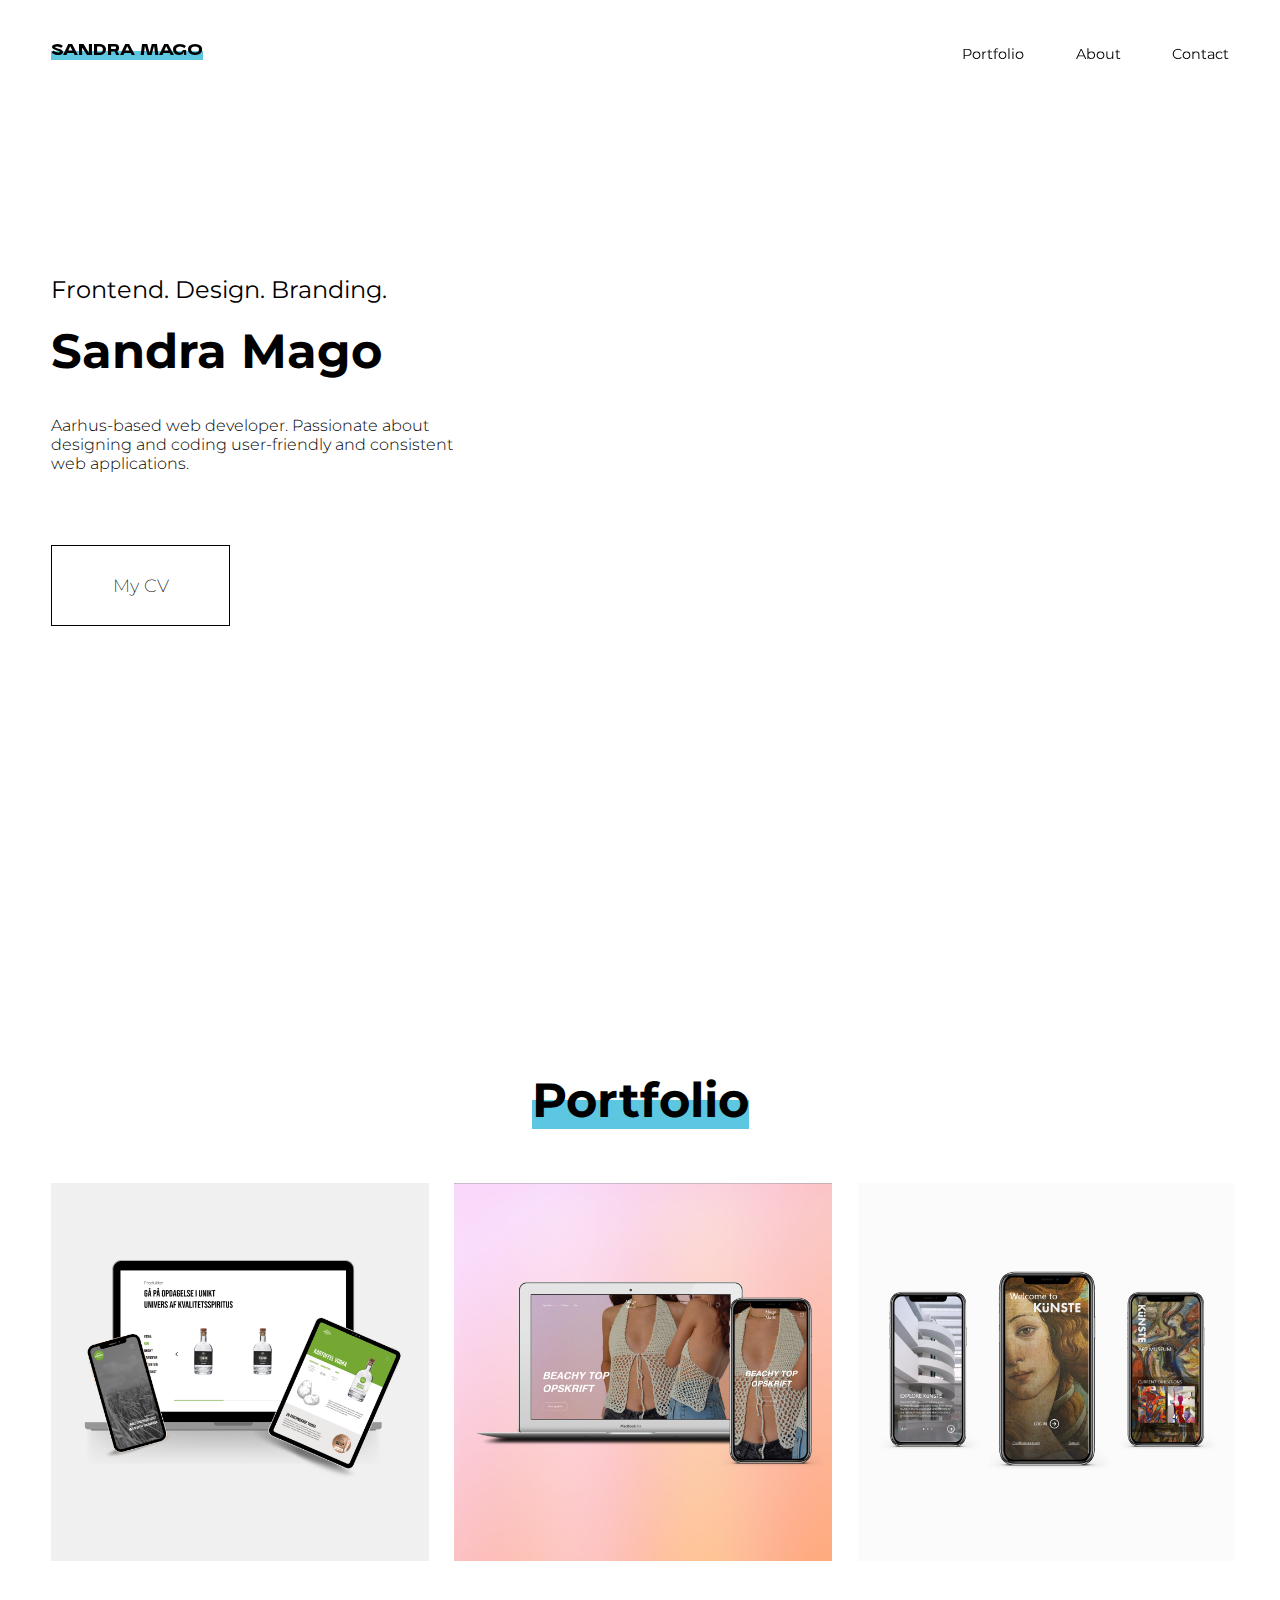
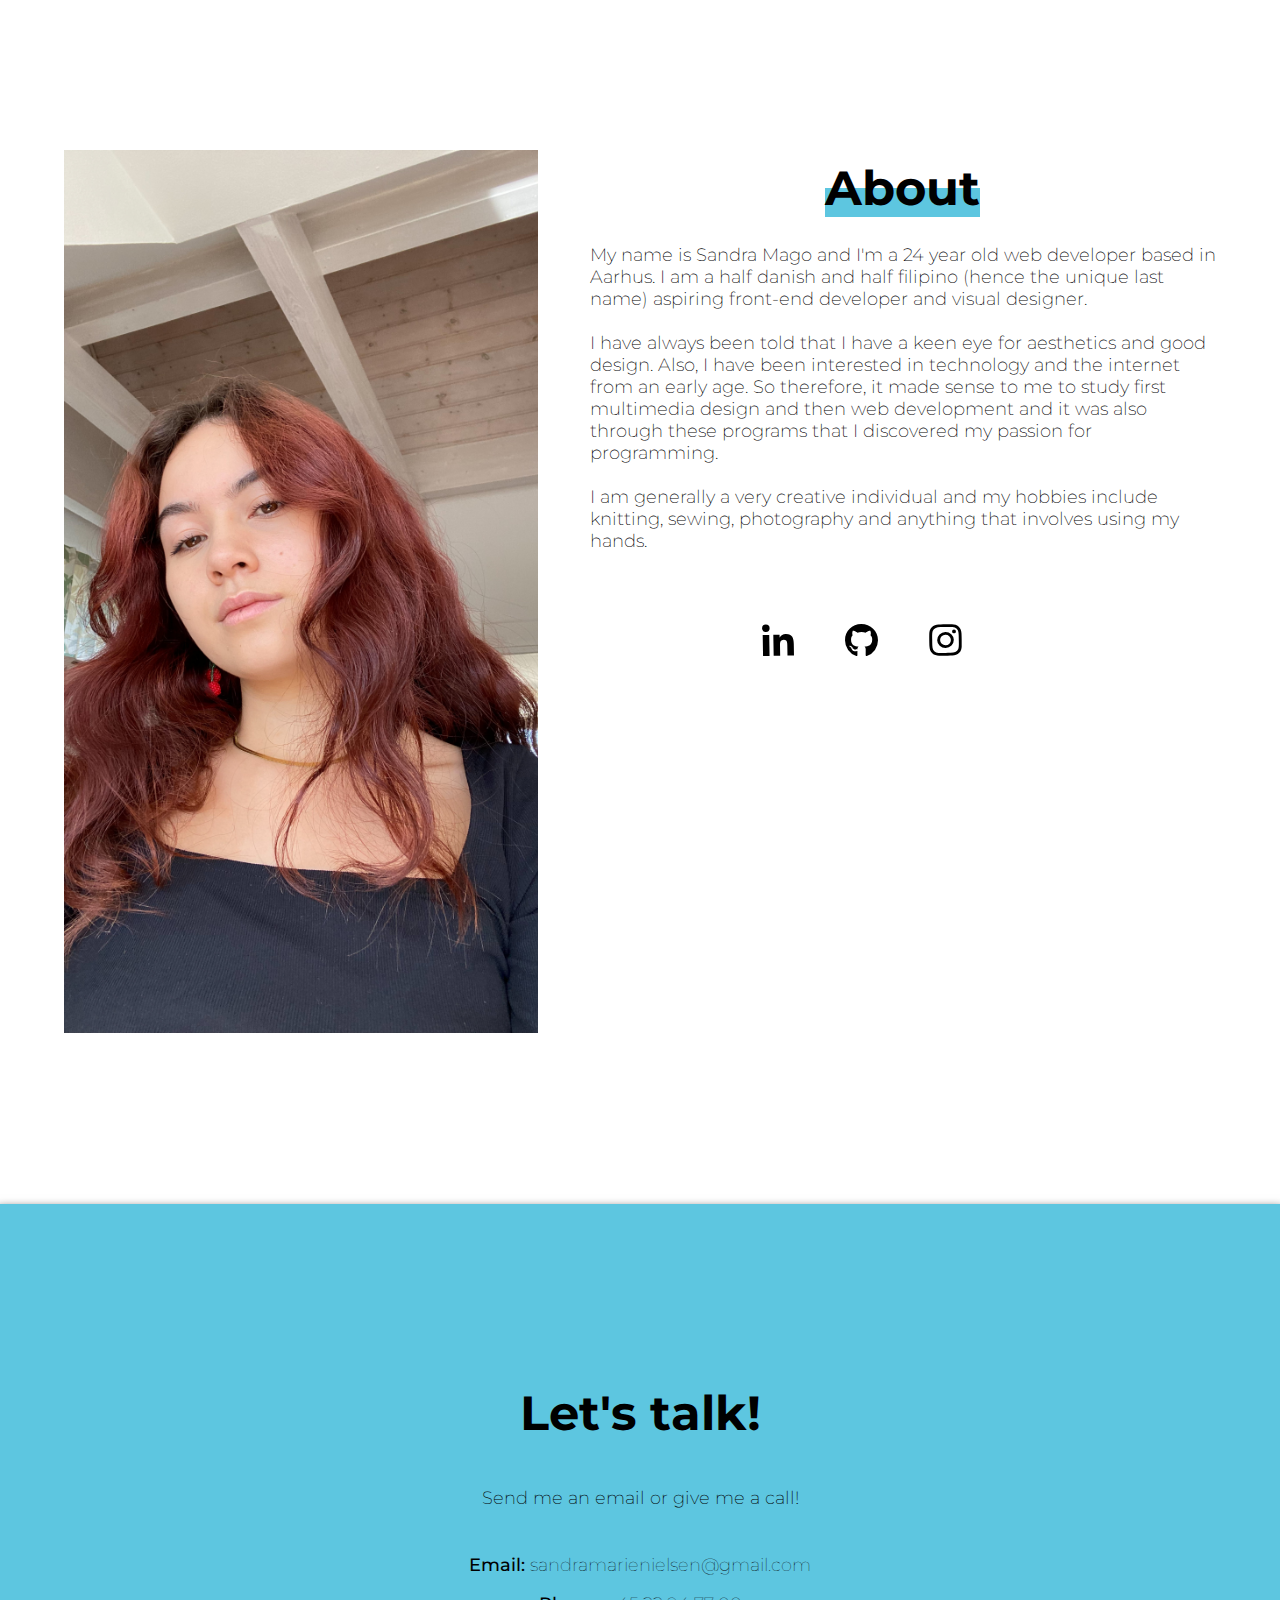
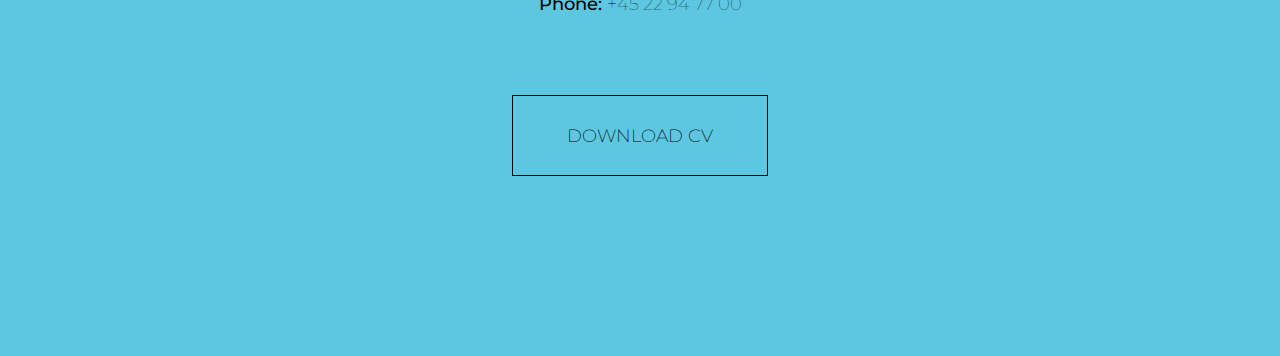
==== commit 8a5b54b7: "new projects added" ====
--- a/index.html
+++ b/index.html
@@ -5,9 +5,9 @@
     <meta charset="UTF-8">
     <meta name="viewport" content="width=device-width, initial-scale=1.0">
     <title>Sandra Mago Portfolio | Web Developer & Multimedia Designer </title>
-    <link rel="icon" type="image/png" href="">
-    <link rel="stylesheet" href="css/main.css">
-    <link rel="stylesheet" href="css/home.css">
+    <link rel="icon" type="image/png" href="media/favicon-32x32.png">
+    <link rel="stylesheet" href="css/style.css">
+    <link rel="stylesheet" href="css/index.css">
 </head>
 
 <body>
@@ -46,27 +46,27 @@
                     </div>
                     <div class="portfolio_content">
                         <div class="content">
-                            <a href="subpages/kreaplace.html"><img src="media/kreaplace-main.gif" class="content_img"
-                                    alt="KreaPlace"></a>
-                            <div class="overlay" onclick="window.location.href='subpages/kreaplace.html'">
-                                <h3 class="subheadline">KreaPlace</h3>
-                                <h4 class="body">Website & SoMe Marketing - 2nd Semester Exam Project</h4>
+                            <a href="subpages/braenderiet-enghaven.html"><img src="media/Braenderiet-Enghaven.png" class="content_img"
+                                    alt="Brænderiet Enghaven"></a>
+                            <div class="overlay" onclick="window.location.href='subpages/braenderiet-enghaven.html'">
+                                <h3 class="subheadline">Brænderiet Enghaven</h3>
+                                <h4 class="body">Visual Design & Website Redesign- 4th Semester Multimedia Design</h4>
                             </div>
                         </div>
                         <div class="content">
-                            <a href="subpages/safetogo.html"><img src="media/safetogo-main.jpg" class="content_img"
-                                    alt="SafeToGo"></a>
-                            <div class="overlay" onclick="window.location.href='subpages/safetogo.html'">
-                                <h3 class="subheadline">SafeToGo</h3>
-                                <h4 class="body">Web Application - 3rd Semester Exam Project</h4>
+                            <a href="subpages/magomade.html"><img src="media/MagoMade.png" class="content_img"
+                                    alt="MagoMade"></a>
+                            <div class="overlay" onclick="window.location.href='subpages/magomade.html'">
+                                <h3 class="subheadline">MagoMade</h3>
+                                <h4 class="body">Webshop & SoMe Marketing - 3rd Semester Web Development </h4>
                             </div>
                         </div>
                         <div class="content">
-                            <a href="subpages/toblerone.html"><img src="media/toblerone-main.gif" class="content_img"
-                                    alt="Toblerone"></a>
-                            <div class="overlay" onclick="window.location.href='subpages/toblerone.html'">
-                                <h3 class="subheadline">Toblerone</h3>
-                                <h4 class="body">Website Redesign - 1st Semester Exam Project</h4>
+                            <a href="subpages/kunste.html"><img src="media/Kunste.png" class="content_img"
+                                    alt="Kunste"></a>
+                            <div class="overlay" onclick="window.location.href='subpages/kunste.html'">
+                                <h3 class="subheadline">Künste</h3>
+                                <h4 class="body">Mobile Application - 3rd Semester Multimedia Design</h4>
                             </div>
                         </div>
                     </div>
--- a/css/style.css
+++ b/css/style.css
@@ -0,0 +1,331 @@
+*,
+*:after,
+*:before {
+    margin: 0;
+    padding: 0;
+    box-sizing: border-box;
+    font-family: "Forma DJR Text", Arial, Helvetica, sans-serif;
+}
+
+/* Fonts */
+
+@font-face {
+    font-family: "Soulcraft";
+    src: url("../fonts/Soulcraft.ttf") format("truetype");
+    font-weight: 500;
+    font-style: normal;
+}
+
+@font-face {
+    font-family: "Montserrat";
+    src: url("../fonts/Montserrat-Regular.ttf") format("truetype");
+    font-weight: 500;
+    font-style: normal;
+}
+
+@font-face {
+    font-family: "Montserrat";
+    src: url("../fonts/Montserrat-Medium.ttf") format("truetype");
+    font-weight: 600;
+    font-style: normal;
+}
+
+@font-face {
+    font-family: "Montserrat";
+    src: url("../fonts/Montserrat-SemiBold.ttf") format("truetype");
+    font-weight: 700;
+    font-style: normal;
+}
+
+@font-face {
+    font-family: "Montserrat";
+    src: url("../fonts/Montserrat-Bold.ttf") format("truetype");
+    font-weight: 800;
+    font-style: normal;
+}
+
+@font-face {
+    font-family: "Montserrat";
+    src: url("../fonts/Montserrat-ExtraBold.ttf") format("truetype");
+    font-weight: 900;
+    font-style: normal;
+}
+
+@font-face {
+    font-family: "Montserrat";
+    src: url("../fonts/Montserrat-Black.ttf") format("truetype");
+    font-weight: 1000;
+    font-style: normal;
+}
+
+@font-face {
+    font-family: "Montserrat";
+    src: url("../fonts/Montserrat-Light.ttf") format("truetype");
+    font-weight: 400;
+    font-style: normal;
+}
+
+@font-face {
+    font-family: "Montserrat";
+    src: url("../fonts/Montserrat-Thin.ttf") format("truetype");
+    font-weight: 300;
+    font-style: normal;
+}
+
+@font-face {
+    font-family: "Montserrat";
+    src: url("../fonts/Montserrat-ExtraLight.ttf") format("truetype");
+    font-weight: 200;
+    font-style: normal;
+}
+
+/* Mobile */
+
+body {
+    overflow-x: hidden;
+}
+
+h1 {
+    font-size: 3em;
+    font-family: 'Soulcraft', Arial, Helvetica, sans-serif;
+}
+
+h2 {
+    font-size: 2.5em;
+    font-family: 'Montserrat', Arial, Helvetica, sans-serif;
+    font-weight: 600;
+}
+
+h3 {
+    font-size: 1.25em;
+    font-family: 'Montserrat', Arial, Helvetica, sans-serif;
+    font-weight: 500;
+}
+
+h4 {
+    font-size: 1em;
+    font-family: 'Montserrat', Arial, Helvetica, sans-serif;
+    font-weight: 300;
+}
+
+p {
+    font-size: 1em;
+    font-family: 'Montserrat', Arial, Helvetica, sans-serif;
+    font-weight: 300;
+}
+
+a {
+    font-size: 1em;
+    font-family: 'Montserrat', Arial, Helvetica, sans-serif;
+    font-weight: 300;
+}
+
+.navigation_container {
+    height: 10%;
+    width: 100%;
+    position: fixed;
+    z-index: 5;
+    transition: 0.5s;
+}
+
+ul {
+    display: none;
+}
+
+nav li {
+    list-style: none;
+}
+
+ .logo {
+        text-decoration: none;
+        color: black;
+        font-size: 1em;
+        margin: 4.5vh 4vw;
+        display: flex;
+        position: absolute;
+        font-family: 'Soulcraft', Arial, Helvetica, sans-serif;
+        background: linear-gradient(to bottom, transparent 50%, #5DC6E0 50%);
+    }
+
+
+.navigation {
+    float: right;
+    width: 15%;
+    margin: 0 2vw;
+    height: 7vh;
+    position: relative;
+}
+
+.nav-ul.show {
+    display: flex;
+    flex-direction: column;
+    flex-wrap: wrap;
+    align-content: center;
+    background-color: white;
+    padding: 20vh 50vw;
+    margin: -10vh 0 0 -83vw;
+}
+
+#nav-ul {
+    width: 100%;
+}
+
+li {
+    margin: 0 2vw;
+    display: flex;
+    align-items: center;
+
+}
+
+.nav_link {
+    text-decoration: none;
+    font-family: 'Montserrat', Arial, Helvetica, sans-serif;
+    font-weight: 500;
+    font-size: 2em;
+    color: black;
+    position: relative;
+    z-index: 1000;
+}
+
+.active {
+    text-decoration: none;
+    font-family: 'Montserrat', Arial, Helvetica, sans-serif;
+    font-weight: 500;
+    font-size: 2em;
+    color: black;
+    background: linear-gradient(to bottom, transparent 50%, #5DC6E0 50%);
+    position: relative;
+    z-index: 1000;
+}
+
+.menu {
+    background-color: transparent;
+    border: 0;
+    cursor: pointer;
+    margin: auto 2vw;
+}
+
+.menu_img {
+    width: 100%;
+    height: 100%;
+}
+
+/* Tablet */
+@media only screen and (min-width: 600px) {}
+
+/* Desktop */
+@media only screen and (min-width: 768px) {
+
+    html {
+        scroll-behavior: smooth;
+    }
+
+    h1 {
+        font-size: 4em;
+        font-family: 'Soulcraft', Arial, Helvetica, sans-serif;
+    }
+
+    h2 {
+        font-size: 3em;
+        font-family: 'Soulcraft', Arial, Helvetica, sans-serif;
+        font-weight: 600;
+    }
+
+    h3 {
+        font-size: 2em;
+        font-family: 'Montserrat', Arial, Helvetica, sans-serif;
+        font-weight: 400;
+    }
+
+    h4 {
+        font-size: 1.125em;
+        font-family: 'Montserrat', Arial, Helvetica, sans-serif;
+        font-weight: 300;
+    }
+
+    p {
+        font-size: 1.125em;
+        font-family: 'Montserrat', Arial, Helvetica, sans-serif;
+        font-weight: 200;
+    }
+
+    a {
+        font-size: 1em;
+        font-family: 'Montserrat', Arial, Helvetica, sans-serif;
+        font-weight: 300;
+    }
+
+    /* Navigation */
+    .navigation_container {
+        height: 12vh;
+        width: 100%;
+        position: fixed;
+        z-index: 5;
+        transition: 0.5s;
+        display: block;
+    }
+
+    .menu {
+        display: none;
+    }
+
+    .navigation {
+        float: right;
+        width: 40%;
+    }
+
+    nav li {
+        list-style: none;
+    }
+
+    ul {
+        display: flex;
+        justify-content: end;
+        flex-direction: row;
+        margin: auto;
+        height: 12vh;
+    }
+
+    .nav_link {
+        text-decoration: none;
+        color: black;
+        position: relative;
+        font-size: 0.9rem;
+    }
+
+    #nav-ul {
+        height: 12vh;
+    }
+
+    .nav_link::after {
+        content: ' ';
+        position: absolute;
+        top: -0.75vw;
+        transform: translateY(50%);
+        width: 0;
+        left: 0;
+        height: 1.5vw;
+        background: linear-gradient(to bottom, transparent 50%, #5DC6E0 50%);
+        transition: width 0.25s ease-in-out;
+        z-index: -1;
+        font-size: 1em;
+    }
+
+    .nav_link:hover::after {
+        width: 100%;
+    }
+
+    .active {
+        text-decoration: none;
+        font-family: 'Montserrat',
+            sans-serif;
+        color: black;
+        background: linear-gradient(to bottom, transparent 50%, #5DC6E0 50%);
+        display: inline-block;
+        font-size: 1em;
+    }
+
+    .navigation .icon {
+        display: none;
+    }
+}--- a/css/index.css
+++ b/css/index.css
@@ -0,0 +1,374 @@
+*,
+*:after,
+*:before {
+    margin: 0;
+    padding: 0;
+    box-sizing: border-box;
+    font-family: "Montserrat", Arial, Helvetica, sans-serif;
+}
+
+/* Mobile */
+
+body {
+    overflow-x: hidden;
+}
+
+/* Header section */
+
+.header_img {
+    display: none;
+}
+
+.banner {
+    display: flex;
+    flex-direction: row;
+    width: 100%;
+    height: 100vh;
+}
+
+.banner_text {
+    width: 40%;
+    padding: 0 4vw;
+    display: flex;
+    flex-direction: column;
+    justify-content: center;
+}
+
+.section_subtitle {
+    font-size: 1.5rem;
+    font-weight: 500;
+}
+
+.banner_headline {
+    font-size: 3rem;
+    font-weight: 800;
+    margin-top: 2vh;
+    margin-bottom: 4vh;
+}
+
+.banner_description {
+    font-size: 1rem;
+    font-weight: 400;
+}
+
+.banner_button {
+    border: 1px solid black;
+    padding: 1vh 3vw;
+    display: inline-block;
+    text-align: center;
+    height: 6vh;
+    font-weight: 200;
+    background-color: transparent;
+}
+
+.banner_img {
+    width: 60%;
+    background-image: url("../media/header.jpg");
+    background-size: cover;
+    background-position: center;
+}
+
+.main_container {
+    width: auto;
+}
+
+.intro_container {
+    position: absolute;
+    z-index: 2;
+    width: 60%;
+    top: 17%;
+    left: 65%;
+    transform: translate(-50%, -50%);
+}
+
+/* Portfolio section */
+
+.portfolio_container {
+    padding: 5vh 5vw 0;
+    width: 100%;
+    display: flex;
+    flex-direction: column;
+    align-items: center;
+}
+
+.page_headline {
+    margin: 0 0 3vh;
+    background: linear-gradient(to bottom, transparent 50%, #5DC6E0 50%);
+    display: inline-block;
+}
+
+.text_underline {
+    display: flex;
+    justify-content: center;
+}
+
+.content_img {
+    width: 100%;
+    margin: 1vh 0;
+}
+
+.subheadline {
+    display: none;
+}
+
+.body {
+    display: none;
+}
+
+/* About section */
+.about_container {
+    padding: 5vh 5vw 7vh;
+    width: 100%;
+}
+
+.about_img {
+    width: 100%;
+    margin: 2vh 0;
+}
+
+.some_container {
+    display: flex;
+    justify-content: center;
+}
+
+.some_wrapper {
+    display: flex;
+    justify-content: space-around;
+    flex-direction: row;
+    width: 50%;
+    margin: 4vh 4vw 0;
+}
+
+.some_icon {
+    width: 75%;
+}
+
+/* Contact section */
+.contact_container {
+    background-color: #5DC6E0;
+    padding: 5vh 5vw;
+    margin: 5vh 0 0;
+    display: flex;
+    flex-direction: column;
+    text-align: center;
+    box-shadow: 0 8px 10px 3px black;
+}
+
+
+.contact_info {
+    margin: 1vh 0;
+    font-weight: 600;
+}
+
+.contact_link {
+    margin: 1vh 0;
+    color: black;
+    text-decoration: none;
+}
+
+.contact_button {
+    border: 1px solid black;
+    padding: 1vh 3vw;
+    display: inline-block;
+    text-align: center;
+    height: 6vh;
+    font-weight: 200;
+    background-color: transparent;
+    margin: 5vh 0 0;
+    align-self: center;
+}
+
+/* Tablet */
+@media only screen and (min-width: 600px) {}
+
+/* Desktop */
+@media only screen and (min-width: 768px) {
+
+    /* Header section */
+    .header_img {
+        display: block;
+        width: 100%;
+        height: 100vh;
+        object-fit: cover;
+    }
+
+    .banner {
+        display: flex;
+        justify-content: center;
+        margin-bottom: 3vh;
+    }
+
+    .mobile_img {
+        display: none;
+    }
+
+    .intro_container {
+        width: 35%;
+        top: 45%;
+        left: 75%;
+        transform: translate(-50%, -50%);
+    }
+
+    /* Portfolio section */
+    .portfolio_container {
+        padding: 16vh 0 0;
+    }
+
+    .portfolio_content {
+        display: flex;
+        flex-wrap: wrap;
+    }
+
+    .content {
+        height: 29.5%;
+        width: 29.5%;
+        margin: 0 1vw;
+        position: relative;
+        justify-content: center;
+    }
+
+    .content_img {
+        width: 100%;
+        height: auto;
+        margin: 3vh 3vw;
+        display: block;
+    }
+
+    .page_headline {
+        font-size: 3rem;
+        font-weight: 800;
+    }
+
+    .overlay {
+        position: absolute;
+        top: 0;
+        bottom: 0;
+        left: 0;
+        right: 0;
+        width: 100%;
+        height: auto;
+        transition: 0.5s;
+        background-color: #000;
+        opacity: 0;
+        margin: 3vh 3vw;
+        padding: 0 5vw;
+        display: flex;
+        flex-direction: column;
+        justify-content: center;
+        text-align: center;
+        cursor: pointer;
+    }
+
+    .content:hover .overlay {
+        opacity: 0.7;
+    }
+
+    .subheadline {
+        color: white;
+        display: block;
+        font-size: 2.5vw;
+    }
+
+    .body {
+        color: white;
+        display: block;
+        font-size: 1.4vw;
+    }
+
+    /* About section */
+    .about_container {
+        padding: 16vh 5vw;
+        width: 100%;
+        display: flex;
+        flex-direction: row;
+    }
+
+    .about_article {
+        display: flex;
+        flex-direction: column;
+        margin: 3vh 0 0 4vw;
+    }
+
+    .about_img {
+        width: 100%;
+        height: 100%;
+        object-fit: cover;
+    }
+
+    .about_text {
+        margin-bottom: 1vh;
+    }
+
+    .text {
+        position: relative;
+    }
+
+    .some_container {
+        display: flex;
+        justify-content: space-around;
+        width: 80%;
+        margin: 4vh 2vw auto;
+        bottom: 0;
+    }
+
+    .some_icon {
+        width: 80%;
+    }
+
+    /* Contact section */
+    .contact_container {
+        background-color: #5DC6E0;
+        padding: 20vh 5vw;
+        margin: 5vh 0 0;
+        display: flex;
+        flex-direction: column;
+        text-align: center;
+        height: 100%;
+        box-shadow: 0 8px 10px 3px black;
+    }
+
+    .contact_text {
+        margin: 2vh 0;
+        font-size: 1.4vw;
+    }
+
+    .contact_button {
+        padding: 2vh 1vw;
+        width: 20vw;
+        height: 9vh;
+        margin: 8vh 0 0;
+        cursor: pointer;
+        font-size: 1.4vw;
+    }
+
+    .banner_button {
+        padding: 2vh 1vw;
+        width: 14vw;
+        height: 9vh;
+        margin: 8vh 0 0;
+        cursor: pointer;
+        font-size: 1.4vw;
+    }
+
+    .contact_info {
+        font-size: 1.4vw;
+    }
+
+    .contact_link {
+        font-size: 1.4vw;
+    }
+
+    .contact_button:hover {
+        color: white;
+        background: black;
+        border: 2px solid black;
+        transition: 0.5s;
+    }
+
+    .banner_button:hover {
+        color: white;
+        background: black;
+        border: 2px solid black;
+        transition: 0.5s;
+    }
+}